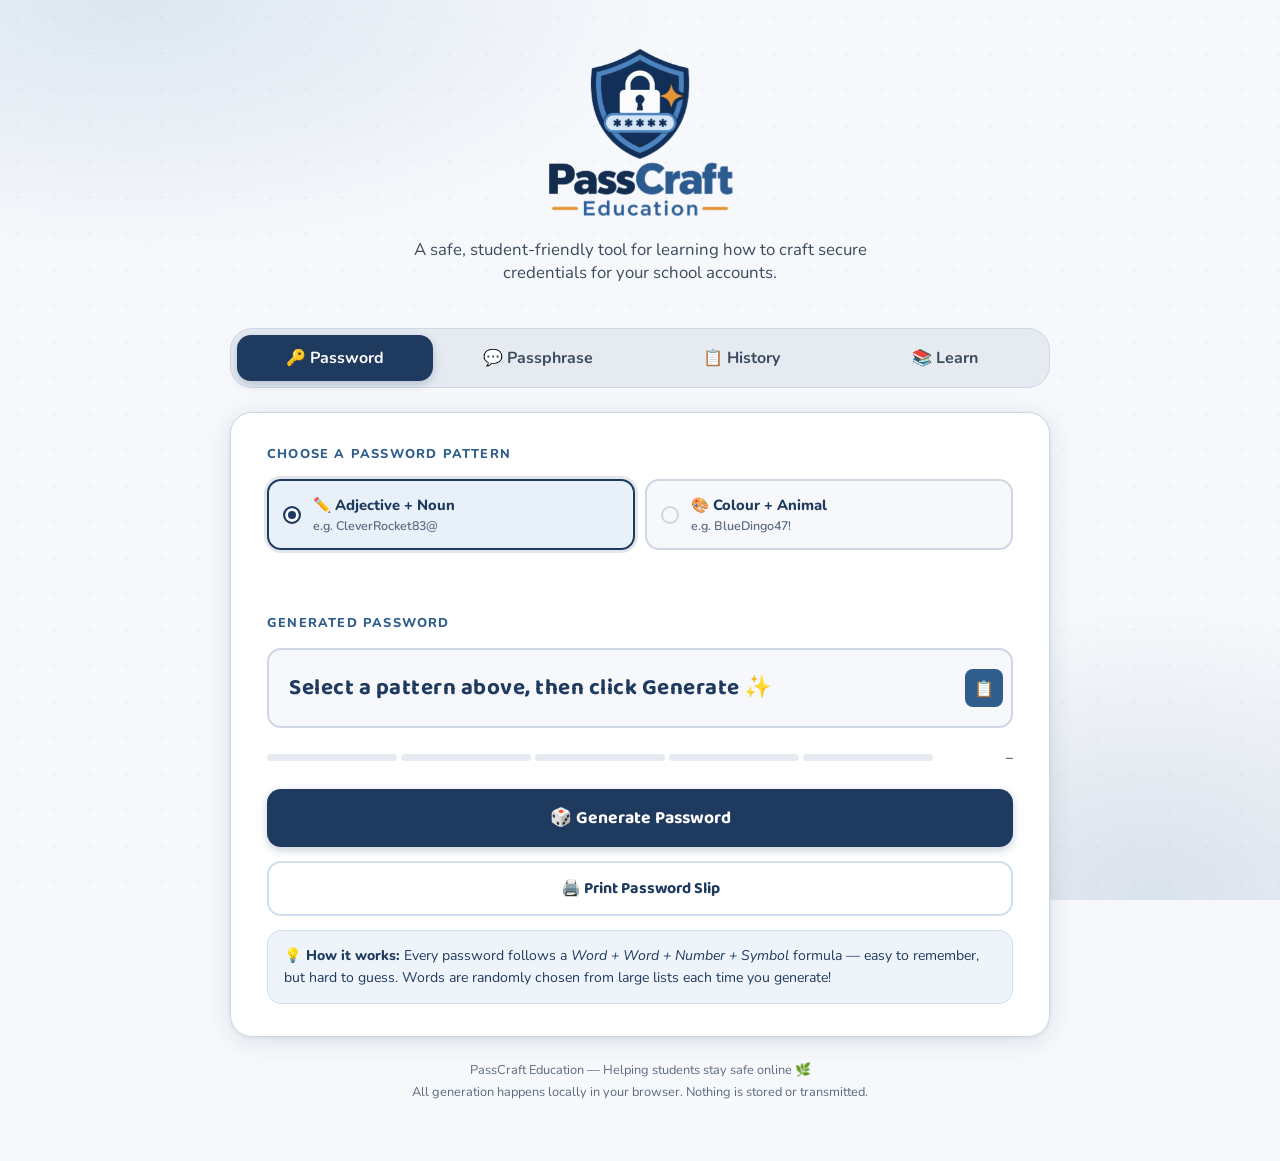
==== index.html @ d3de27d2 "Update index.html" ====
<!DOCTYPE html>
<html lang="en">
<head>
  <meta charset="UTF-8" />
  <meta name="viewport" content="width=device-width, initial-scale=1.0" />
  <meta name="theme-color" content="#1f3a5f" />
  <title>PassCraft Education – Strong Passwords for Students</title>

  <!-- Google Fonts -->
  <link rel="preconnect" href="https://fonts.googleapis.com" />
  <link rel="preconnect" href="https://fonts.gstatic.com" crossorigin />
  <link href="https://fonts.googleapis.com/css2?family=Nunito:wght@400;600;700;800;900&family=Baloo+2:wght@400;600;700;800&display=swap" rel="stylesheet" />

  <!-- PWA Manifest -->
  <link rel="manifest" href="manifest.json" />

  <!-- Favicons -->
  <link rel="icon" type="image/x-icon" href="assets/images/favicons/favicon.ico" />
  <link rel="icon" type="image/png" sizes="16x16" href="assets/images/favicons/favicon-16x16.png" />
  <link rel="icon" type="image/png" sizes="32x32" href="assets/images/favicons/favicon-32x32.png" />
  <link rel="apple-touch-icon" sizes="180x180" href="assets/images/favicons/apple-touch-icon.png" />
  <link rel="icon" type="image/png" sizes="192x192" href="assets/images/favicons/android-chrome-192x192.png" />
  <link rel="icon" type="image/png" sizes="512x512" href="assets/images/favicons/android-chrome-512x512.png" />

  <!-- Stylesheet -->
  <link rel="stylesheet" href="style.css" />
</head>
<body>

<div class="wrapper">

  <!-- ══ HEADER ══ -->
  <header>
    <img
      src="assets/images/passcraft-edu-logo.png"
      alt="PassCraft Education logo"
      class="logo-img"
    />
    <p>A safe, student-friendly tool for learning how to craft secure credentials for your school accounts.</p>
  </header>

  <!-- ══ TAB BAR ══ -->
  <div class="tab-bar" role="tablist">
    <button class="tab-btn active" onclick="switchTab('password', this)"    role="tab">🔑 Password</button>
    <button class="tab-btn"        onclick="switchTab('passphrase', this)"  role="tab">💬 Passphrase</button>
    <button class="tab-btn"        onclick="switchTab('history', this)"     role="tab">📋 History</button>
    <button class="tab-btn"        onclick="switchTab('learn', this)"       role="tab">📚 Learn</button>
  </div>

  <!-- ══ MAIN CARD ══ -->
  <div class="card">

    <!-- ══════════════════════════════════════
         PASSWORD PANEL
    ═══════════════════════════════════════ -->
    <div class="panel active" id="panel-password">

      <div class="section-label">Choose a Password Pattern</div>

      <!--
        Four pattern cards — one per required formula.
        Selecting a card picks the matching word banks.
        All patterns always append:  Number + Special Character
      -->
      <div class="pattern-grid">

        <!-- Pattern 1: Adjective + Noun + Number + Symbol -->
        <label class="pattern-card">
          <input type="radio" name="pw-pattern" value="adj-noun" />
          <div class="pattern-card-label">✏️ Adjective + Noun</div>
          <div class="pattern-card-desc">e.g. CleverRocket83@</div>
        </label>

        <!-- Pattern 2: Colour + Animal + Number + Symbol -->
        <label class="pattern-card">
          <input type="radio" name="pw-pattern" value="colour-animal" />
          <div class="pattern-card-label">🎨 Colour + Animal</div>
          <div class="pattern-card-desc">e.g. BlueDingo47!</div>
        </label>

      </div><!-- /pattern-grid -->

      <!-- Formula hint — filled dynamically by JS after generation -->
      <div class="formula-row" id="pw-pattern-hint"></div>

      <div class="section-label" style="margin-top: 20px;">Generated Password</div>

      <div class="output-wrap">
        <div class="output-box" id="pw-output">Select a pattern above, then click Generate ✨</div>
        <button class="copy-btn" onclick="copyText('pw-output')" title="Copy password">📋</button>
      </div>

      <!-- Strength meter -->
      <div class="strength-row">
        <div class="strength-bars">
          <div class="bar" id="bar1"></div>
          <div class="bar" id="bar2"></div>
          <div class="bar" id="bar3"></div>
          <div class="bar" id="bar4"></div>
          <div class="bar" id="bar5"></div>
        </div>
        <div class="strength-label" id="strength-label" style="color: var(--text-light)">–</div>
      </div>

      <button class="generate-btn" onclick="generatePassword()">
        🎲 Generate Password
      </button>

      <button class="print-btn" onclick="printPassword('pw-output')">
        🖨️ Print Password Slip
      </button>

      <div class="tip-box">
        <strong>💡 How it works:</strong> Every password follows a
        <em>Word + Word + Number + Symbol</em> formula — easy to remember, but hard to guess.
        Words are randomly chosen from large lists each time you generate!
      </div>

    </div><!-- /panel-password -->

    <!-- ══════════════════════════════════════
         PASSPHRASE PANEL
    ═══════════════════════════════════════ -->
    <div class="panel" id="panel-passphrase">

      <div class="section-label">Generated Passphrase</div>

      <div class="output-wrap">
        <div class="output-box" id="pp-output">Click Generate to start ✨</div>
        <button class="copy-btn" onclick="copyText('pp-output')" title="Copy passphrase">📋</button>
      </div>

      <!-- Strength meter -->
      <div class="strength-row">
        <div class="strength-bars">
          <div class="bar" id="pp-bar1"></div>
          <div class="bar" id="pp-bar2"></div>
          <div class="bar" id="pp-bar3"></div>
          <div class="bar" id="pp-bar4"></div>
          <div class="bar" id="pp-bar5"></div>
        </div>
        <div class="strength-label" id="pp-strength-label" style="color: var(--text-light)">–</div>
      </div>

      <!-- Number of words slider -->
      <div class="word-count-row control-group">
        <label>Number of Words</label>
        <div class="slider-row">
          <input type="range" id="pp-words" min="3" max="6" value="3"
                 oninput="document.getElementById('pp-word-val').textContent = this.value" />
          <span class="range-val" id="pp-word-val">3</span>
        </div>
      </div>

      <!-- Separator + extras -->
      <div class="controls-grid" style="margin-top: 6px;">
        <div class="control-group">
          <label>Separator Style</label>
          <div class="checkbox-group">
            <label class="check-item">
              <input type="radio" name="sep" id="sep-cap"  value="cap"  checked style="display:none" />
              <span class="check-box" id="sepbox-cap"></span> CapitalWords
            </label>
            <label class="check-item">
              <input type="radio" name="sep" id="sep-dash" value="dash" style="display:none" />
              <span class="check-box" id="sepbox-dash"></span> word-dash
            </label>
            <label class="check-item">
              <input type="radio" name="sep" id="sep-dot"  value="dot"  style="display:none" />
              <span class="check-box" id="sepbox-dot"></span> word.dot
            </label>
          </div>
        </div>

        <div class="control-group">
          <label>Add Extras</label>
          <div class="checkbox-group">
            <label class="check-item">
              <input type="checkbox" id="pp-num" checked />
              <span class="check-box">✓</span> Append number (e.g. 47)
            </label>
            <label class="check-item">
              <input type="checkbox" id="pp-sym" checked />
              <span class="check-box">✓</span> Append symbol (e.g. !)
            </label>
          </div>
        </div>
      </div>

      <button class="generate-btn" onclick="generatePassphrase()">
        🌿 Generate Passphrase
      </button>

      <button class="print-btn" onclick="printPassword('pp-output')">
        🖨️ Print Password Slip
      </button>

      <div class="tip-box">
        <strong>💡 Example:</strong> <em>CoralKoalaStorm83@</em> or <em>clever-mountain-falcon47!</em> —
        easy to picture, hard to guess! Passphrases chain random words from all categories.
      </div>

    </div><!-- /panel-passphrase -->

    <!-- ══════════════════════════════════════
         HISTORY PANEL
    ═══════════════════════════════════════ -->
    <div class="panel" id="panel-history">

      <div class="section-label">Recent Generations</div>

      <div class="history-list" id="history-list">
        <div class="empty-history">
          Nothing generated yet.<br>
          Head to <strong>Password</strong> or <strong>Passphrase</strong> to get started!
        </div>
      </div>

      <br>
      <button class="generate-btn" onclick="clearHistory()"
              style="background: var(--text-light); margin-bottom: 0;">
        🗑️ Clear History
      </button>

    </div><!-- /panel-history -->

    <!-- ══════════════════════════════════════
         LEARN PANEL
    ═══════════════════════════════════════ -->
    <div class="panel" id="panel-learn">

      <div class="section-label">Password Safety Tips</div>

      <div class="tips-grid">

        <div class="tip-card">
          <div class="tip-card-icon">🚫</div>
          <h3>Never Use These</h3>
          <p>These are the most commonly guessed passwords — avoid them completely!</p>
          <div class="bad-list">
            <span class="bad-tag">password</span>
            <span class="bad-tag">123456</span>
            <span class="bad-tag">qwerty</span>
            <span class="bad-tag">abc123</span>
            <span class="bad-tag">monkey</span>
            <span class="bad-tag">letmein</span>
            <span class="bad-tag">iloveyou</span>
            <span class="bad-tag">admin</span>
          </div>
        </div>

        <div class="tip-card">
          <div class="tip-card-icon">✅</div>
          <h3>Great Examples</h3>
          <p>Memorable, colourful, and secure — passwords and a passphrase to inspire you!</p>
          <div class="bad-list">
            <span class="good-tag">CleverRocket83@</span>
            <span class="good-tag">BlueDingo47!</span>
            <span class="good-tag">CoralFalcon29$</span>
          </div>
        </div>

        <div class="tip-card">
          <div class="tip-card-icon">🔁</div>
          <h3>Don't Reuse Passwords</h3>
          <p>If one account gets hacked and you reuse the same password, ALL your accounts are at risk. Use a unique password for each site or app.</p>
        </div>

        <div class="tip-card">
          <div class="tip-card-icon">🤫</div>
          <h3>Keep It Secret</h3>
          <p>Never share your password — not even with friends! Your teacher or school IT team will <em>never</em> ask for your password.</p>
        </div>

        <div class="tip-card">
          <div class="tip-card-icon">📏</div>
          <h3>Longer = Stronger</h3>
          <p>Every extra character makes your password exponentially harder to crack. PassCraft's patterns always produce passwords of <strong>12+ characters</strong>.</p>
        </div>

        <div class="tip-card">
          <div class="tip-card-icon">🎨</div>
          <h3>Make It Memorable</h3>
          <p>The <strong>Colour + Animal</strong> and <strong>Adjective + Noun</strong> patterns create a vivid mental image — like a picture in your head — that's easy to recall later!</p>
        </div>

      </div><!-- /tips-grid -->

      <div class="tip-box">
        <strong>🌐 Using PassCraft:</strong> This tool runs entirely in your browser —
        no passwords are stored, sent, or saved anywhere. It is completely private!
      </div>

    </div><!-- /panel-learn -->

  </div><!-- /card -->

  <!-- ══ FOOTER ══ -->
  <footer>
    <p>PassCraft Education &mdash; Helping students stay safe online 🌿</p>
    <p style="margin-top: 4px;">All generation happens locally in your browser. Nothing is stored or transmitted.</p>
  </footer>

<!-- ══ PRINT SLIP (hidden, print-only) ══ -->
<div id="print-slip" style="display:none;">
  <div style="
    font-family: 'Nunito', sans-serif;
    background: #fff;
    border: 2px solid #1f3a5f;
    border-radius: 14px;
    padding: 36px 44px;
    max-width: 460px;
    width: 100%;
    text-align: center;
    box-shadow: 0 4px 24px rgba(0,0,0,.1);
  ">
    <!-- Logo row -->
    <div style="display:flex;align-items:center;justify-content:center;gap:10px;margin-bottom:20px;">
      <div style="
        background:#1f3a5f;color:#fff;border-radius:50%;
        width:40px;height:40px;display:flex;align-items:center;
        justify-content:center;font-size:20px;flex-shrink:0;
      ">🔐</div>
      <div style="font-size:1.1rem;font-weight:800;color:#1f3a5f;letter-spacing:.3px;">
        PassCraft <span style="color:#6b9ac4;">Education</span>
      </div>
    </div>

    <hr style="border:none;border-top:1.5px solid #cfd7e3;margin-bottom:22px;" />

    <p style="font-size:.85rem;font-weight:700;color:#5c6b80;letter-spacing:1px;text-transform:uppercase;margin-bottom:10px;">
      Password Change Notice
    </p>

    <p style="font-size:1rem;color:#3c4b5e;line-height:1.65;margin-bottom:20px;">
      Your password has been changed to:
    </p>

    <div style="
      background:#eef4fa;
      border:2px dashed #6b9ac4;
      border-radius:10px;
      padding:16px 20px;
      font-family:'Baloo 2',sans-serif;
      font-size:1.45rem;
      font-weight:800;
      color:#1f3a5f;
      letter-spacing:.5px;
      word-break:break-all;
      margin-bottom:22px;
    " id="print-pw-display"></div>

    <p style="font-size:.82rem;color:#5c6b80;line-height:1.6;margin-bottom:18px;">
      Keep this slip somewhere safe and secret.<br>
      <strong style="color:#1f3a5f;">Do not share your password</strong> with anyone,<br>
      including teachers or friends.
    </p>

    <hr style="border:none;border-top:1.5px solid #cfd7e3;margin-bottom:14px;" />

    <p style="font-size:.75rem;color:#aaa;margin:0;">
      Generated by PassCraft Education &mdash; <span id="print-date"></span>
    </p>
  </div>
</div>

</div><!-- /wrapper -->

<!-- Toast notification -->
<div class="toast" id="toast">Copied to clipboard! ✓</div>

<!-- Main script -->
<script src="script.js"></script>

</body>
</html>
---- style.css ----
/* ═══════════════════════════════════════════════
   PASSCRAFT EDUCATION — Stylesheet
   style.css
═══════════════════════════════════════════════ */

/* ── DESIGN TOKENS ── */
:root {
  --green-dark:   #1f3a5f;
  --green-mid:    #2f5d8c;
  --green-light:  #6b9ac4;
  --green-pale:   #cfe0f1;
  --cream:        #f6f8fb;
  --cream-dark:   #e6ebf2;
  --cream-border: #cfd7e3;
  --amber:        #e8a33d;
  --amber-dark:   #b67d1e;
  --text-dark:    #16202c;
  --text-mid:     #3c4b5e;
  --text-light:   #5c6b80;
  --red:          #c0392b;
  --red-light:    #fadbd8;

  --radius-sm: 8px;
  --radius-md: 14px;
  --radius-lg: 22px;
  --shadow-card: 0 4px 24px rgba(31,58,95,.12), 0 1px 4px rgba(31,58,95,.08);
  --shadow-btn:  0 3px 10px rgba(31,58,95,.25);
}

*, *::before, *::after { box-sizing: border-box; margin: 0; padding: 0; }

body {
  font-family: 'Nunito', sans-serif;
  background: var(--cream);
  color: var(--text-dark);
  min-height: 100vh;
  overflow-x: hidden;
}

/* ── BACKGROUND DECORATION ── */
body::before {
  content: '';
  position: fixed;
  inset: 0;
  background:
    radial-gradient(ellipse 60% 40% at 10% 0%, rgba(107,154,196,.18) 0%, transparent 70%),
    radial-gradient(ellipse 50% 50% at 90% 100%, rgba(47,93,140,.14) 0%, transparent 65%);
  pointer-events: none;
  z-index: 0;
}

/* Leaf / dot pattern */
body::after {
  content: '';
  position: fixed;
  inset: 0;
  background-image:
    radial-gradient(circle, rgba(31,58,95,.06) 1.5px, transparent 1.5px);
  background-size: 36px 36px;
  pointer-events: none;
  z-index: 0;
}

.wrapper {
  position: relative;
  z-index: 1;
  max-width: 860px;
  margin: 0 auto;
  padding: 0 20px 60px;
}

/* ── HEADER ── */
header {
  text-align: center;
  padding: 32px 0 16px;
}

.logo-img {
  width: 200px;
  height: 200px;
  object-fit: contain;
  margin-bottom: 0;
  display: block;
  margin-inline: auto;
  animation: slideDown .6s cubic-bezier(.34,1.56,.64,1) both;
}

header p {
  margin-top: 6px;
  margin-bottom: 0;
  font-size: 1.05rem;
  color: var(--text-mid);
  max-width: 520px;
  margin-inline: auto;
  animation: slideDown .7s .2s cubic-bezier(.34,1.56,.64,1) both;
}

header h1 {
  font-family: 'Baloo 2', sans-serif;
  font-size: clamp(2rem, 5vw, 3rem);
  font-weight: 800;
  color: var(--green-dark);
  line-height: 1.15;
  animation: slideDown .7s .1s cubic-bezier(.34,1.56,.64,1) both;
}

header h1 em {
  font-style: normal;
  color: var(--amber-dark);
}



/* ── TABS ── */
.tab-bar {
  display: flex;
  gap: 8px;
  background: var(--cream-dark);
  border: 1.5px solid var(--cream-border);
  border-radius: var(--radius-lg);
  padding: 6px;
  margin: 28px 0 24px;
  animation: fadeIn .6s .3s both;
}

.tab-btn {
  flex: 1;
  padding: 12px 16px;
  border: none;
  border-radius: var(--radius-md);
  font-family: 'Nunito', sans-serif;
  font-size: 1rem;
  font-weight: 700;
  cursor: pointer;
  transition: all .25s ease;
  background: transparent;
  color: var(--text-mid);
  display: flex;
  align-items: center;
  justify-content: center;
  gap: 7px;
}

.tab-btn.active {
  background: var(--green-dark);
  color: #fff;
  box-shadow: var(--shadow-btn);
}

.tab-btn:not(.active):hover {
  background: var(--cream);
  color: var(--green-dark);
}

/* ── CARD ── */
.card {
  background: #fff;
  border: 1.5px solid var(--cream-border);
  border-radius: var(--radius-lg);
  padding: 32px 36px;
  box-shadow: var(--shadow-card);
  animation: fadeUp .5s .35s both;
}

@media (max-width: 520px) { .card { padding: 22px 18px; } }

.section-label {
  font-size: .8rem;
  font-weight: 800;
  letter-spacing: 1.2px;
  text-transform: uppercase;
  color: var(--green-mid);
  margin-bottom: 16px;
}

/* ── OUTPUT BOX ── */
.output-wrap {
  position: relative;
  margin-bottom: 20px;
}

.output-box {
  background: var(--cream);
  border: 2px solid var(--cream-border);
  border-radius: var(--radius-md);
  padding: 20px 56px 20px 20px;
  font-family: 'Baloo 2', sans-serif;
  font-size: clamp(1.1rem, 3vw, 1.4rem);
  font-weight: 700;
  color: var(--green-dark);
  word-break: break-all;
  min-height: 72px;
  display: flex;
  align-items: center;
  transition: border-color .2s;
  letter-spacing: .5px;
}

.output-box.pulse {
  animation: pulse .4s ease;
}

.copy-btn {
  position: absolute;
  right: 10px;
  top: 50%;
  transform: translateY(-50%);
  background: var(--green-mid);
  color: #fff;
  border: none;
  border-radius: var(--radius-sm);
  width: 38px; height: 38px;
  display: flex; align-items: center; justify-content: center;
  font-size: 1rem;
  cursor: pointer;
  transition: background .2s, transform .15s;
}

.copy-btn:hover { background: var(--green-dark); }
.copy-btn:active { transform: translateY(-50%) scale(.9); }

/* ── STRENGTH METER ── */
.strength-row {
  display: flex;
  align-items: center;
  gap: 10px;
  margin-bottom: 22px;
}

.strength-bars {
  display: flex;
  gap: 4px;
  flex: 1;
}

.bar {
  height: 7px;
  flex: 1;
  border-radius: 99px;
  background: var(--cream-dark);
  transition: background .4s ease;
}

.strength-label {
  font-size: .85rem;
  font-weight: 800;
  min-width: 70px;
  text-align: right;
}

/* ── CONTROLS ── */
.controls-grid {
  display: grid;
  grid-template-columns: 1fr 1fr;
  gap: 14px;
  margin-bottom: 22px;
}

@media (max-width: 480px) { .controls-grid { grid-template-columns: 1fr; } }

.control-group label {
  display: block;
  font-size: .85rem;
  font-weight: 700;
  color: var(--text-mid);
  margin-bottom: 6px;
}

.slider-row {
  display: flex;
  align-items: center;
  gap: 10px;
}

input[type=range] {
  -webkit-appearance: none;
  flex: 1;
  height: 6px;
  border-radius: 99px;
  background: var(--cream-dark);
  outline: none;
  cursor: pointer;
}

input[type=range]::-webkit-slider-thumb {
  -webkit-appearance: none;
  width: 20px; height: 20px;
  border-radius: 50%;
  background: var(--green-dark);
  box-shadow: 0 2px 6px rgba(31,58,95,.4);
  cursor: pointer;
  transition: transform .15s;
}

input[type=range]::-webkit-slider-thumb:hover { transform: scale(1.2); }

.range-val {
  font-weight: 800;
  color: var(--green-dark);
  min-width: 28px;
  text-align: center;
}

/* ── CHECKBOXES ── */
.checkbox-group {
  display: flex;
  flex-direction: column;
  gap: 8px;
}

.check-item {
  display: flex;
  align-items: center;
  gap: 9px;
  cursor: pointer;
  font-size: .92rem;
  font-weight: 600;
  color: var(--text-mid);
  user-select: none;
}

.check-item input[type=checkbox] { display: none; }

.check-box {
  width: 20px; height: 20px;
  border: 2px solid var(--cream-border);
  border-radius: 5px;
  background: var(--cream);
  display: flex; align-items: center; justify-content: center;
  font-size: .75rem;
  transition: all .2s;
  flex-shrink: 0;
}

.check-item input:checked + .check-box {
  background: var(--green-dark);
  border-color: var(--green-dark);
  color: #fff;
}

/* ── GENERATE BUTTON ── */
.generate-btn {
  width: 100%;
  padding: 15px;
  background: var(--green-dark);
  color: #fff;
  border: none;
  border-radius: var(--radius-md);
  font-family: 'Baloo 2', sans-serif;
  font-size: 1.1rem;
  font-weight: 700;
  cursor: pointer;
  display: flex;
  align-items: center;
  justify-content: center;
  gap: 9px;
  box-shadow: var(--shadow-btn);
  transition: background .2s, transform .15s, box-shadow .2s;
  margin-bottom: 14px;
}

.generate-btn:hover {
  background: var(--green-mid);
  transform: translateY(-2px);
  box-shadow: 0 6px 18px rgba(31,58,95,.3);
}

.generate-btn:active { transform: translateY(0); }

/* ── TIP BOX ── */
.tip-box {
  background: #eef4fa;
  border: 1.5px solid var(--green-pale);
  border-radius: var(--radius-md);
  padding: 14px 16px;
  font-size: .88rem;
  color: var(--green-dark);
  line-height: 1.55;
}

.tip-box strong { font-weight: 800; }

/* ── PASSPHRASE EXTRA ── */
.word-count-row {
  margin-bottom: 14px;
}

/* ── HISTORY SECTION ── */
.history-list {
  display: flex;
  flex-direction: column;
  gap: 10px;
  margin-top: 6px;
}

.history-item {
  display: flex;
  align-items: center;
  gap: 10px;
  background: var(--cream);
  border: 1.5px solid var(--cream-border);
  border-radius: var(--radius-sm);
  padding: 10px 14px;
  animation: fadeUp .3s ease both;
}

.history-item-inner {
  flex: 1;
  display: flex;
  flex-direction: column;
  gap: 2px;
  min-width: 0;
}

.history-label {
  font-size: .72rem;
  font-weight: 800;
  letter-spacing: .8px;
  text-transform: uppercase;
  color: var(--text-light);
}

.history-pw {
  font-family: 'Baloo 2', sans-serif;
  font-weight: 700;
  font-size: .95rem;
  color: var(--green-dark);
  word-break: break-all;
}

.history-copy,
.history-print {
  background: transparent;
  border: 1.5px solid var(--cream-border);
  border-radius: var(--radius-sm);
  padding: 4px 10px;
  font-size: .78rem;
  font-weight: 700;
  color: var(--text-mid);
  cursor: pointer;
  transition: all .2s;
  flex-shrink: 0;
}

.history-copy:hover,
.history-print:hover {
  background: var(--green-dark);
  color: #fff;
  border-color: var(--green-dark);
}

.history-print {
  font-size: .92rem;
  line-height: 1;
  padding: 4px 9px;
}

.empty-history {
  text-align: center;
  color: var(--text-light);
  font-size: .9rem;
  padding: 24px 0;
}

/* ── TIPS PANEL (LEARN TAB) ── */
.tips-grid {
  display: grid;
  grid-template-columns: 1fr 1fr;
  gap: 14px;
  margin-bottom: 14px;
}

@media (max-width: 560px) { .tips-grid { grid-template-columns: 1fr; } }

.tip-card {
  background: var(--cream);
  border: 1.5px solid var(--cream-border);
  border-radius: var(--radius-md);
  padding: 18px;
}

.tip-card-icon {
  font-size: 1.8rem;
  margin-bottom: 8px;
}

.tip-card h3 {
  font-size: .97rem;
  font-weight: 800;
  color: var(--green-dark);
  margin-bottom: 5px;
}

.tip-card p {
  font-size: .84rem;
  color: var(--text-mid);
  line-height: 1.55;
}

.bad-list {
  display: flex;
  flex-wrap: wrap;
  gap: 8px;
  margin: 10px 0 0;
}

.bad-tag {
  background: var(--red-light);
  color: var(--red);
  border-radius: 99px;
  padding: 3px 12px;
  font-size: .82rem;
  font-weight: 700;
}

.good-tag {
  background: #e3edf8;
  color: var(--green-dark);
  border-radius: 99px;
  padding: 3px 12px;
  font-size: .82rem;
  font-weight: 700;
}

/* ── TOAST ── */
.toast {
  position: fixed;
  bottom: 28px;
  left: 50%;
  transform: translateX(-50%) translateY(80px);
  background: var(--green-dark);
  color: #fff;
  padding: 11px 22px;
  border-radius: 99px;
  font-weight: 700;
  font-size: .92rem;
  box-shadow: 0 6px 22px rgba(0,0,0,.2);
  pointer-events: none;
  transition: transform .35s cubic-bezier(.34,1.56,.64,1), opacity .35s;
  opacity: 0;
  z-index: 999;
}

.toast.show {
  transform: translateX(-50%) translateY(0);
  opacity: 1;
}

/* ── ANIMATIONS ── */
@keyframes slideDown {
  from { opacity: 0; transform: translateY(-22px); }
  to   { opacity: 1; transform: translateY(0); }
}

@keyframes fadeUp {
  from { opacity: 0; transform: translateY(16px); }
  to   { opacity: 1; transform: translateY(0); }
}

@keyframes fadeIn {
  from { opacity: 0; }
  to   { opacity: 1; }
}

@keyframes pulse {
  0%   { transform: scale(1); }
  40%  { transform: scale(1.015); }
  100% { transform: scale(1); }
}

/* ── FOOTER ── */
footer {
  text-align: center;
  padding: 24px 0 0;
  font-size: .8rem;
  color: var(--text-light);
}

footer a { color: var(--green-mid); text-decoration: none; font-weight: 700; }

/* ── PRINT BUTTON ── */
.print-btn {
  width: 100%;
  padding: 13px;
  background: transparent;
  color: var(--green-dark);
  border: 2px solid var(--green-pale);
  border-radius: var(--radius-md);
  font-family: 'Baloo 2', sans-serif;
  font-size: 1rem;
  font-weight: 700;
  cursor: pointer;
  display: flex;
  align-items: center;
  justify-content: center;
  gap: 9px;
  transition: background .2s, border-color .2s, transform .15s;
  margin-bottom: 14px;
}

.print-btn:hover {
  background: #e8f0f9;
  border-color: var(--green-mid);
  transform: translateY(-1px);
}

.print-btn:active { transform: translateY(0); }

/* ── PRINT LAYOUT ── */
@media print {
  body * { visibility: hidden !important; }
  #print-slip, #print-slip * { visibility: visible !important; }
  #print-slip {
    position: fixed !important;
    inset: 0 !important;
    display: flex !important;
    align-items: center !important;
    justify-content: center !important;
    background: #fff !important;
  }
}

/* ── HIDDEN PANEL ── */
.panel { display: none; }
.panel.active { display: block; }

/* ─────────────────────────────────────────────
   PASSWORD PATTERN CARDS
───────────────────────────────────────────── */

.pattern-grid {
  display: grid;
  grid-template-columns: 1fr 1fr;
  gap: 10px;
  margin-bottom: 22px;
}

.pattern-card {
  position: relative;
  background: var(--cream);
  border: 2px solid var(--cream-border);
  border-radius: var(--radius-md);
  padding: 14px 14px 14px 44px;
  cursor: pointer;
  transition: border-color .2s, background .2s, box-shadow .2s;
  user-select: none;
}

.pattern-card:hover {
  border-color: var(--green-light);
  background: #f2f7fc;
}

.pattern-card.selected {
  border-color: var(--green-dark);
  background: #e8f0f9;
  box-shadow: 0 0 0 3px rgba(31,58,95,.12);
}

.pattern-card input[type=radio] {
  display: none;
}

/* Custom radio dot */
.pattern-card::before {
  content: '';
  position: absolute;
  left: 14px;
  top: 50%;
  transform: translateY(-50%);
  width: 18px;
  height: 18px;
  border: 2px solid var(--cream-border);
  border-radius: 50%;
  background: var(--cream);
  transition: border-color .2s, background .2s;
}

.pattern-card.selected::before {
  border-color: var(--green-dark);
  background: var(--green-dark);
  box-shadow: inset 0 0 0 3px var(--cream);
}

.pattern-card-label {
  font-size: .92rem;
  font-weight: 800;
  color: var(--green-dark);
  margin-bottom: 2px;
}

.pattern-card-desc {
  font-size: .78rem;
  color: var(--text-light);
  font-weight: 600;
}

/* ── Formula hint row ── */
.formula-row {
  display: flex;
  align-items: center;
  flex-wrap: wrap;
  gap: 4px;
  margin: -6px 0 18px;
  min-height: 28px;
}

.formula-part {
  background: var(--green-pale);
  color: var(--green-dark);
  border-radius: 99px;
  padding: 2px 10px;
  font-size: .78rem;
  font-weight: 800;
}

.formula-sep {
  color: var(--text-light);
  font-size: .85rem;
  font-weight: 700;
  padding: 0 1px;
}
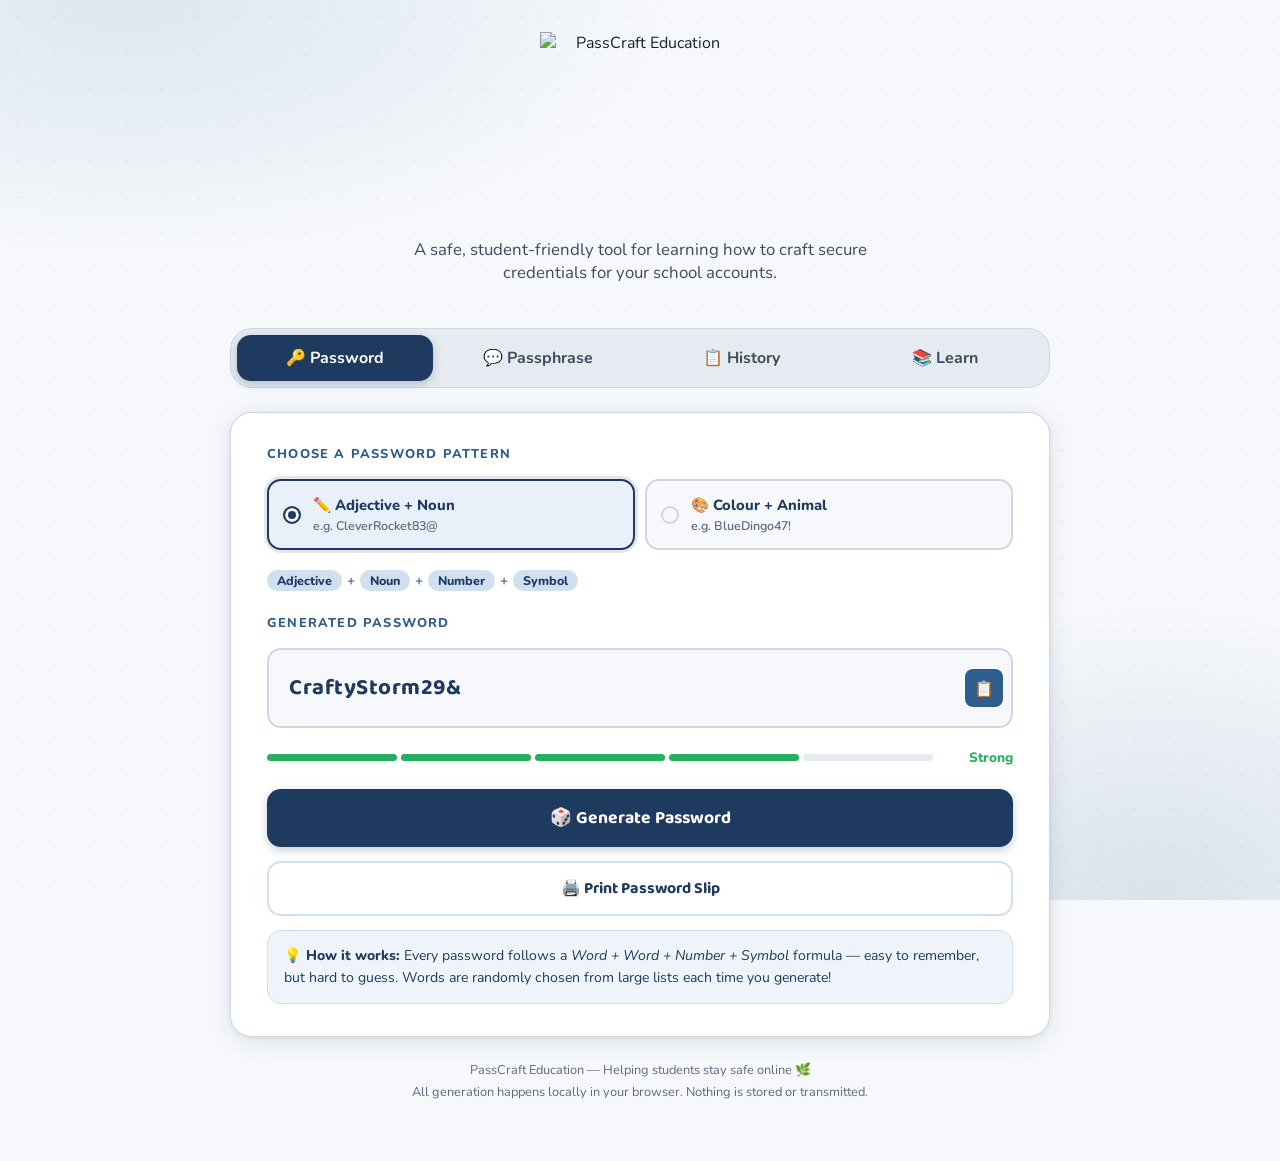
==== commit 0d5ad2af: "Update index.html" ====
--- a/index.html
+++ b/index.html
@@ -15,12 +15,12 @@
   <link rel="manifest" href="manifest.json" />
 
   <!-- Favicons -->
-  <link rel="icon" type="image/x-icon" href="assets/images/favicons/favicon.ico" />
-  <link rel="icon" type="image/png" sizes="16x16" href="assets/images/favicons/favicon-16x16.png" />
-  <link rel="icon" type="image/png" sizes="32x32" href="assets/images/favicons/favicon-32x32.png" />
-  <link rel="apple-touch-icon" sizes="180x180" href="assets/images/favicons/apple-touch-icon.png" />
-  <link rel="icon" type="image/png" sizes="192x192" href="assets/images/favicons/android-chrome-192x192.png" />
-  <link rel="icon" type="image/png" sizes="512x512" href="assets/images/favicons/android-chrome-512x512.png" />
+  <link rel="icon" type="image/x-icon" href="images/favicons/favicon.ico" />
+  <link rel="icon" type="image/png" sizes="16x16" href="images/favicons/favicon-16x16.png" />
+  <link rel="icon" type="image/png" sizes="32x32" href="images/favicons/favicon-32x32.png" />
+  <link rel="apple-touch-icon" sizes="180x180" href="images/favicons/apple-touch-icon.png" />
+  <link rel="icon" type="image/png" sizes="192x192" href="images/favicons/android-chrome-192x192.png" />
+  <link rel="icon" type="image/png" sizes="512x512" href="images/favicons/android-chrome-512x512.png" />
 
   <!-- Stylesheet -->
   <link rel="stylesheet" href="style.css" />
@@ -32,8 +32,8 @@
   <!-- ══ HEADER ══ -->
   <header>
     <img
-      src="assets/images/passcraft-edu-logo.png"
-      alt="PassCraft Education logo"
+      src="images/passcraft-logo.png"
+      alt="PassCraft Education"
       class="logo-img"
     />
     <p>A safe, student-friendly tool for learning how to craft secure credentials for your school accounts.</p>
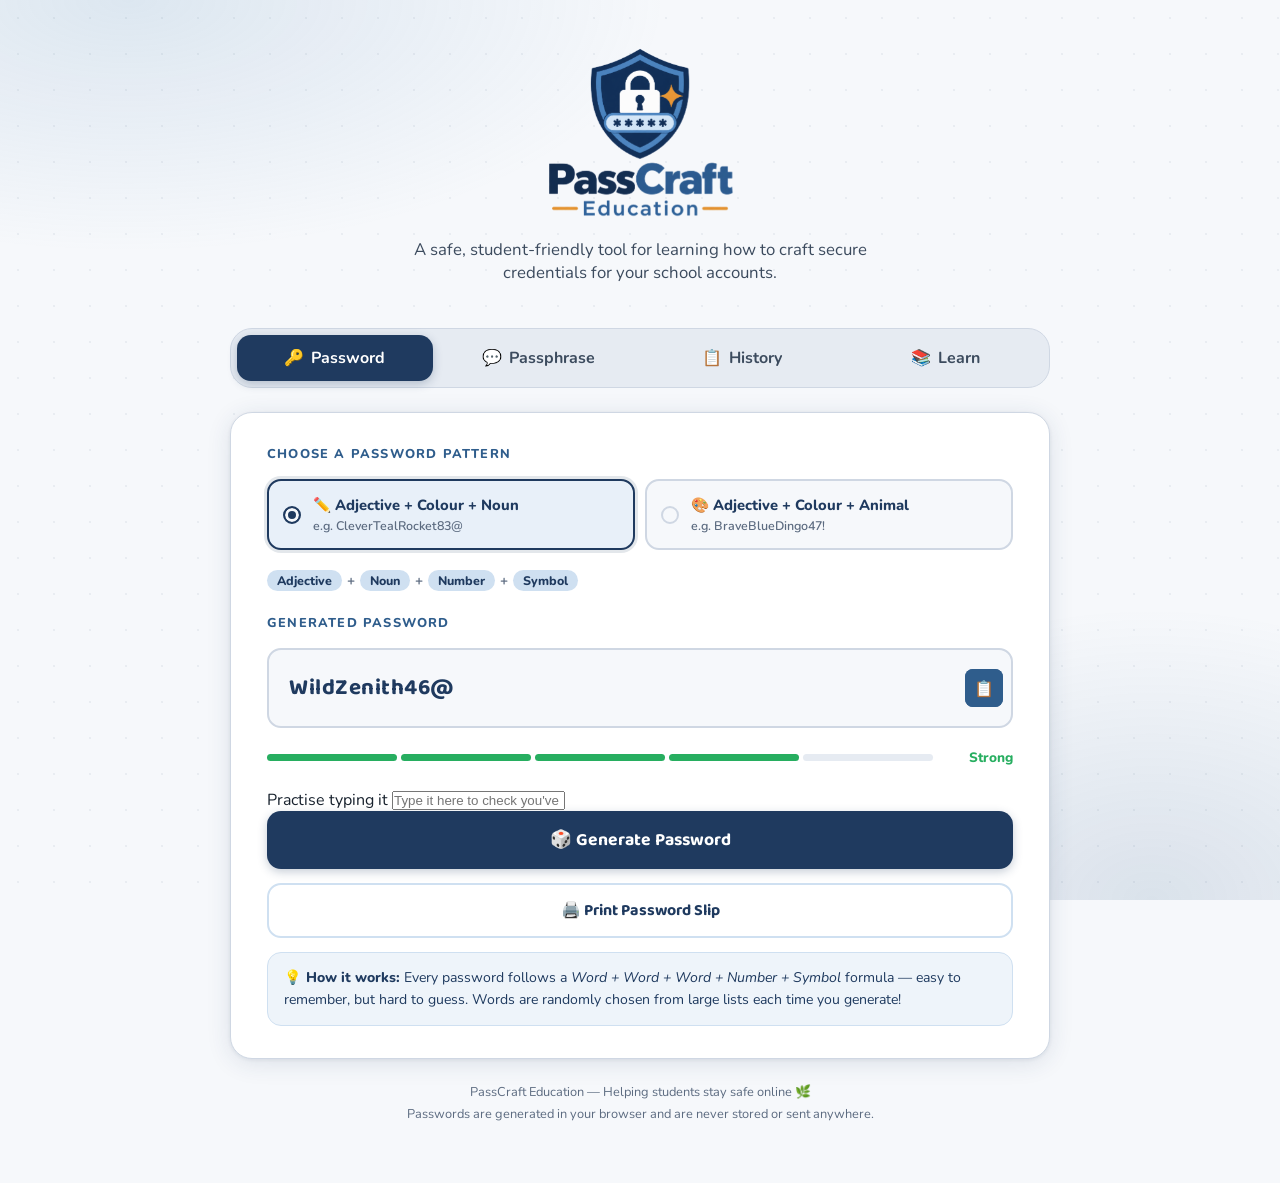
==== commit c7b09d1e: "Update index.html" ====
--- a/index.html
+++ b/index.html
@@ -4,6 +4,7 @@
   <meta charset="UTF-8" />
   <meta name="viewport" content="width=device-width, initial-scale=1.0" />
   <meta name="theme-color" content="#1f3a5f" />
+  <meta name="description" content="A student-friendly tool for creating strong, memorable passwords and passphrases. Everything runs in your browser." />
   <title>PassCraft Education – Strong Passwords for Students</title>
 
   <!-- Google Fonts -->
@@ -41,19 +42,19 @@
 
   <!-- ══ TAB BAR ══ -->
   <div class="tab-bar" role="tablist">
-    <button class="tab-btn active" onclick="switchTab('password', this)"    role="tab">🔑 Password</button>
-    <button class="tab-btn"        onclick="switchTab('passphrase', this)"  role="tab">💬 Passphrase</button>
-    <button class="tab-btn"        onclick="switchTab('history', this)"     role="tab">📋 History</button>
-    <button class="tab-btn"        onclick="switchTab('learn', this)"       role="tab">📚 Learn</button>
+    <button class="tab-btn active" id="tab-password" role="tab" aria-selected="true" aria-controls="panel-password" tabindex="0" onclick="switchTab('password', this)"><span aria-hidden="true">🔑</span><span class="tab-label">Password</span></button>
+    <button class="tab-btn" id="tab-passphrase" role="tab" aria-selected="false" aria-controls="panel-passphrase" tabindex="-1" onclick="switchTab('passphrase', this)"><span aria-hidden="true">💬</span><span class="tab-label">Passphrase</span></button>
+    <button class="tab-btn" id="tab-history" role="tab" aria-selected="false" aria-controls="panel-history" tabindex="-1" onclick="switchTab('history', this)"><span aria-hidden="true">📋</span><span class="tab-label">History</span></button>
+    <button class="tab-btn" id="tab-learn" role="tab" aria-selected="false" aria-controls="panel-learn" tabindex="-1" onclick="switchTab('learn', this)"><span aria-hidden="true">📚</span><span class="tab-label">Learn</span></button>
   </div>
 
   <!-- ══ MAIN CARD ══ -->
-  <div class="card">
+  <main class="card" id="main">
 
     <!-- ══════════════════════════════════════
          PASSWORD PANEL
     ═══════════════════════════════════════ -->
-    <div class="panel active" id="panel-password">
+    <div class="panel active" id="panel-password" role="tabpanel" aria-labelledby="tab-password">
 
       <div class="section-label">Choose a Password Pattern</div>
 
@@ -62,20 +63,20 @@
         Selecting a card picks the matching word banks.
         All patterns always append:  Number + Special Character
       -->
-      <div class="pattern-grid">
+      <div class="pattern-grid" role="radiogroup" aria-label="Password pattern">
 
         <!-- Pattern 1: Adjective + Noun + Number + Symbol -->
         <label class="pattern-card">
           <input type="radio" name="pw-pattern" value="adj-noun" />
-          <div class="pattern-card-label">✏️ Adjective + Noun</div>
-          <div class="pattern-card-desc">e.g. CleverRocket83@</div>
+          <div class="pattern-card-label">✏️ Adjective + Colour + Noun</div>
+          <div class="pattern-card-desc">e.g. CleverTealRocket83@</div>
         </label>
 
         <!-- Pattern 2: Colour + Animal + Number + Symbol -->
         <label class="pattern-card">
           <input type="radio" name="pw-pattern" value="colour-animal" />
-          <div class="pattern-card-label">🎨 Colour + Animal</div>
-          <div class="pattern-card-desc">e.g. BlueDingo47!</div>
+          <div class="pattern-card-label">🎨 Adjective + Colour + Animal</div>
+          <div class="pattern-card-desc">e.g. BraveBlueDingo47!</div>
         </label>
 
       </div><!-- /pattern-grid -->
@@ -86,20 +87,27 @@
       <div class="section-label" style="margin-top: 20px;">Generated Password</div>
 
       <div class="output-wrap">
-        <div class="output-box" id="pw-output">Select a pattern above, then click Generate ✨</div>
-        <button class="copy-btn" onclick="copyText('pw-output')" title="Copy password">📋</button>
+        <div class="output-box" id="pw-output" aria-live="polite">Select a pattern above, then click Generate ✨</div>
+        <button class="copy-btn mask-btn" onclick="toggleMask('pw-output', this)" aria-pressed="false" aria-label="Hide password" title="Hide or show">👁️</button>
+        <button class="copy-btn" onclick="copyText('pw-output')" aria-label="Copy password" title="Copy password">📋</button>
       </div>
 
       <!-- Strength meter -->
       <div class="strength-row">
-        <div class="strength-bars">
+        <div class="strength-bars" aria-hidden="true">
           <div class="bar" id="bar1"></div>
           <div class="bar" id="bar2"></div>
           <div class="bar" id="bar3"></div>
           <div class="bar" id="bar4"></div>
           <div class="bar" id="bar5"></div>
         </div>
-        <div class="strength-label" id="strength-label" style="color: var(--text-light)">–</div>
+        <div class="strength-label" id="strength-label" aria-live="polite" style="color: var(--text-light)">–</div>
+      </div>
+      <div class="strength-note" id="strength-note"></div>
+      <div class="practice">
+        <label for="pw-practice">Practise typing it</label>
+        <input type="text" id="pw-practice" class="practice-input" autocomplete="off" autocapitalize="off" autocorrect="off" spellcheck="false" placeholder="Type it here to check you've got it" />
+        <div class="practice-msg" id="pw-practice-msg" aria-live="polite"></div>
       </div>
 
       <button class="generate-btn" onclick="generatePassword()">
@@ -112,7 +120,7 @@
 
       <div class="tip-box">
         <strong>💡 How it works:</strong> Every password follows a
-        <em>Word + Word + Number + Symbol</em> formula — easy to remember, but hard to guess.
+        <em>Word + Word + Word + Number + Symbol</em> formula — easy to remember, but hard to guess.
         Words are randomly chosen from large lists each time you generate!
       </div>
 
@@ -121,34 +129,41 @@
     <!-- ══════════════════════════════════════
          PASSPHRASE PANEL
     ═══════════════════════════════════════ -->
-    <div class="panel" id="panel-passphrase">
+    <div class="panel" id="panel-passphrase" role="tabpanel" aria-labelledby="tab-passphrase">
 
       <div class="section-label">Generated Passphrase</div>
 
       <div class="output-wrap">
-        <div class="output-box" id="pp-output">Click Generate to start ✨</div>
-        <button class="copy-btn" onclick="copyText('pp-output')" title="Copy passphrase">📋</button>
+        <div class="output-box" id="pp-output" aria-live="polite">Click Generate to start ✨</div>
+        <button class="copy-btn mask-btn" onclick="toggleMask('pp-output', this)" aria-pressed="false" aria-label="Hide passphrase" title="Hide or show">👁️</button>
+        <button class="copy-btn" onclick="copyText('pp-output')" aria-label="Copy passphrase" title="Copy passphrase">📋</button>
       </div>
 
       <!-- Strength meter -->
       <div class="strength-row">
-        <div class="strength-bars">
+        <div class="strength-bars" aria-hidden="true">
           <div class="bar" id="pp-bar1"></div>
           <div class="bar" id="pp-bar2"></div>
           <div class="bar" id="pp-bar3"></div>
           <div class="bar" id="pp-bar4"></div>
           <div class="bar" id="pp-bar5"></div>
         </div>
-        <div class="strength-label" id="pp-strength-label" style="color: var(--text-light)">–</div>
+        <div class="strength-label" id="pp-strength-label" aria-live="polite" style="color: var(--text-light)">–</div>
+      </div>
+      <div class="strength-note" id="pp-strength-note"></div>
+      <div class="practice">
+        <label for="pp-practice">Practise typing it</label>
+        <input type="text" id="pp-practice" class="practice-input" autocomplete="off" autocapitalize="off" autocorrect="off" spellcheck="false" placeholder="Type it here to check you've got it" />
+        <div class="practice-msg" id="pp-practice-msg" aria-live="polite"></div>
       </div>
 
       <!-- Number of words slider -->
       <div class="word-count-row control-group">
-        <label>Number of Words</label>
+        <label for="pp-words">Number of words</label>
         <div class="slider-row">
-          <input type="range" id="pp-words" min="3" max="6" value="3"
+          <input type="range" id="pp-words" min="4" max="7" value="4"
                  oninput="document.getElementById('pp-word-val').textContent = this.value" />
-          <span class="range-val" id="pp-word-val">3</span>
+          <span class="range-val" id="pp-word-val">4</span>
         </div>
       </div>
 
@@ -158,15 +173,15 @@
           <label>Separator Style</label>
           <div class="checkbox-group">
             <label class="check-item">
-              <input type="radio" name="sep" id="sep-cap"  value="cap"  checked style="display:none" />
+              <input type="radio" name="sep" id="sep-cap"  value="cap"  checked />
               <span class="check-box" id="sepbox-cap"></span> CapitalWords
             </label>
             <label class="check-item">
-              <input type="radio" name="sep" id="sep-dash" value="dash" style="display:none" />
+              <input type="radio" name="sep" id="sep-dash" value="dash" />
               <span class="check-box" id="sepbox-dash"></span> word-dash
             </label>
             <label class="check-item">
-              <input type="radio" name="sep" id="sep-dot"  value="dot"  style="display:none" />
+              <input type="radio" name="sep" id="sep-dot"  value="dot"  />
               <span class="check-box" id="sepbox-dot"></span> word.dot
             </label>
           </div>
@@ -197,7 +212,7 @@
 
       <div class="tip-box">
         <strong>💡 Example:</strong> <em>CoralKoalaStorm83@</em> or <em>clever-mountain-falcon47!</em> —
-        easy to picture, hard to guess! Passphrases chain random words from all categories.
+        easy to picture, hard to guess! Passphrases chain random words from all categories. Use 5 or more words for important accounts like email.
       </div>
 
     </div><!-- /panel-passphrase -->
@@ -205,7 +220,7 @@
     <!-- ══════════════════════════════════════
          HISTORY PANEL
     ═══════════════════════════════════════ -->
-    <div class="panel" id="panel-history">
+    <div class="panel" id="panel-history" role="tabpanel" aria-labelledby="tab-history">
 
       <div class="section-label">Recent Generations</div>
 
@@ -227,7 +242,7 @@
     <!-- ══════════════════════════════════════
          LEARN PANEL
     ═══════════════════════════════════════ -->
-    <div class="panel" id="panel-learn">
+    <div class="panel" id="panel-learn" role="tabpanel" aria-labelledby="tab-learn">
 
       <div class="section-label">Password Safety Tips</div>
 
@@ -254,9 +269,10 @@
           <h3>Great Examples</h3>
           <p>Memorable, colourful, and secure — passwords and a passphrase to inspire you!</p>
           <div class="bad-list">
-            <span class="good-tag">CleverRocket83@</span>
-            <span class="good-tag">BlueDingo47!</span>
-            <span class="good-tag">CoralFalcon29$</span>
+            <span class="good-tag">CleverTealRocket83@</span>
+            <span class="good-tag">BraveBlueDingo47!</span>
+            <span class="good-tag">SunnyCoralFalcon29$</span>
+            <span class="good-tag">clever-mountain-falcon-teal47!</span>
           </div>
         </div>
 
@@ -275,13 +291,19 @@
         <div class="tip-card">
           <div class="tip-card-icon">📏</div>
           <h3>Longer = Stronger</h3>
-          <p>Every extra character makes your password exponentially harder to crack. PassCraft's patterns always produce passwords of <strong>12+ characters</strong>.</p>
+          <p>Every extra word or character multiplies the guesses an attacker needs. PassCraft passwords are always at least <strong>12 characters</strong>, and passphrases of 5+ words are even stronger.</p>
         </div>
 
         <div class="tip-card">
           <div class="tip-card-icon">🎨</div>
           <h3>Make It Memorable</h3>
-          <p>The <strong>Colour + Animal</strong> and <strong>Adjective + Noun</strong> patterns create a vivid mental image — like a picture in your head — that's easy to recall later!</p>
+          <p>The <strong>Adjective + Colour + Animal</strong> and <strong>Adjective + Colour + Noun</strong> patterns create a vivid mental image — like a picture in your head — that's easy to recall later!</p>
+        </div>
+
+        <div class="tip-card wide">
+          <div class="tip-card-icon">📊</div>
+          <h3>What the strength meter means</h3>
+          <p>The meter estimates how many guesses an attacker would need, shown as &ldquo;bits of randomness&rdquo; (every extra bit doubles the guesses). <strong>Fair</strong> protects against someone guessing at a login page that locks after wrong tries. <strong>Strong</strong> and above also holds up better if a password database is stolen. For your email or other important accounts, use a passphrase of 5 or more words.</p>
         </div>
 
       </div><!-- /tips-grid -->
@@ -293,12 +315,12 @@
 
     </div><!-- /panel-learn -->
 
-  </div><!-- /card -->
+  </main><!-- /card -->
 
   <!-- ══ FOOTER ══ -->
   <footer>
     <p>PassCraft Education &mdash; Helping students stay safe online 🌿</p>
-    <p style="margin-top: 4px;">All generation happens locally in your browser. Nothing is stored or transmitted.</p>
+    <p style="margin-top: 4px;">Passwords are generated in your browser and are never stored or sent anywhere.</p>
   </footer>
 
 <!-- ══ PRINT SLIP (hidden, print-only) ══ -->
@@ -329,11 +351,11 @@
     <hr style="border:none;border-top:1.5px solid #cfd7e3;margin-bottom:22px;" />
 
     <p style="font-size:.85rem;font-weight:700;color:#5c6b80;letter-spacing:1px;text-transform:uppercase;margin-bottom:10px;">
-      Password Change Notice
+      New Password Slip
     </p>
 
     <p style="font-size:1rem;color:#3c4b5e;line-height:1.65;margin-bottom:20px;">
-      Your password has been changed to:
+      Your new password is:
     </p>
 
     <div style="
@@ -351,14 +373,14 @@
     " id="print-pw-display"></div>
 
     <p style="font-size:.82rem;color:#5c6b80;line-height:1.6;margin-bottom:18px;">
-      Keep this slip somewhere safe and secret.<br>
+      Keep this slip somewhere safe and secret, and shred it once you&rsquo;ve memorised your password.<br>
       <strong style="color:#1f3a5f;">Do not share your password</strong> with anyone,<br>
       including teachers or friends.
     </p>
 
     <hr style="border:none;border-top:1.5px solid #cfd7e3;margin-bottom:14px;" />
 
-    <p style="font-size:.75rem;color:#aaa;margin:0;">
+    <p style="font-size:.75rem;color:#5c6b80;margin:0;">
       Generated by PassCraft Education &mdash; <span id="print-date"></span>
     </p>
   </div>
@@ -367,7 +389,7 @@
 </div><!-- /wrapper -->
 
 <!-- Toast notification -->
-<div class="toast" id="toast">Copied to clipboard! ✓</div>
+<div class="toast" id="toast" role="status" aria-live="polite">Copied to clipboard! ✓</div>
 
 <!-- Main script -->
 <script src="script.js"></script>
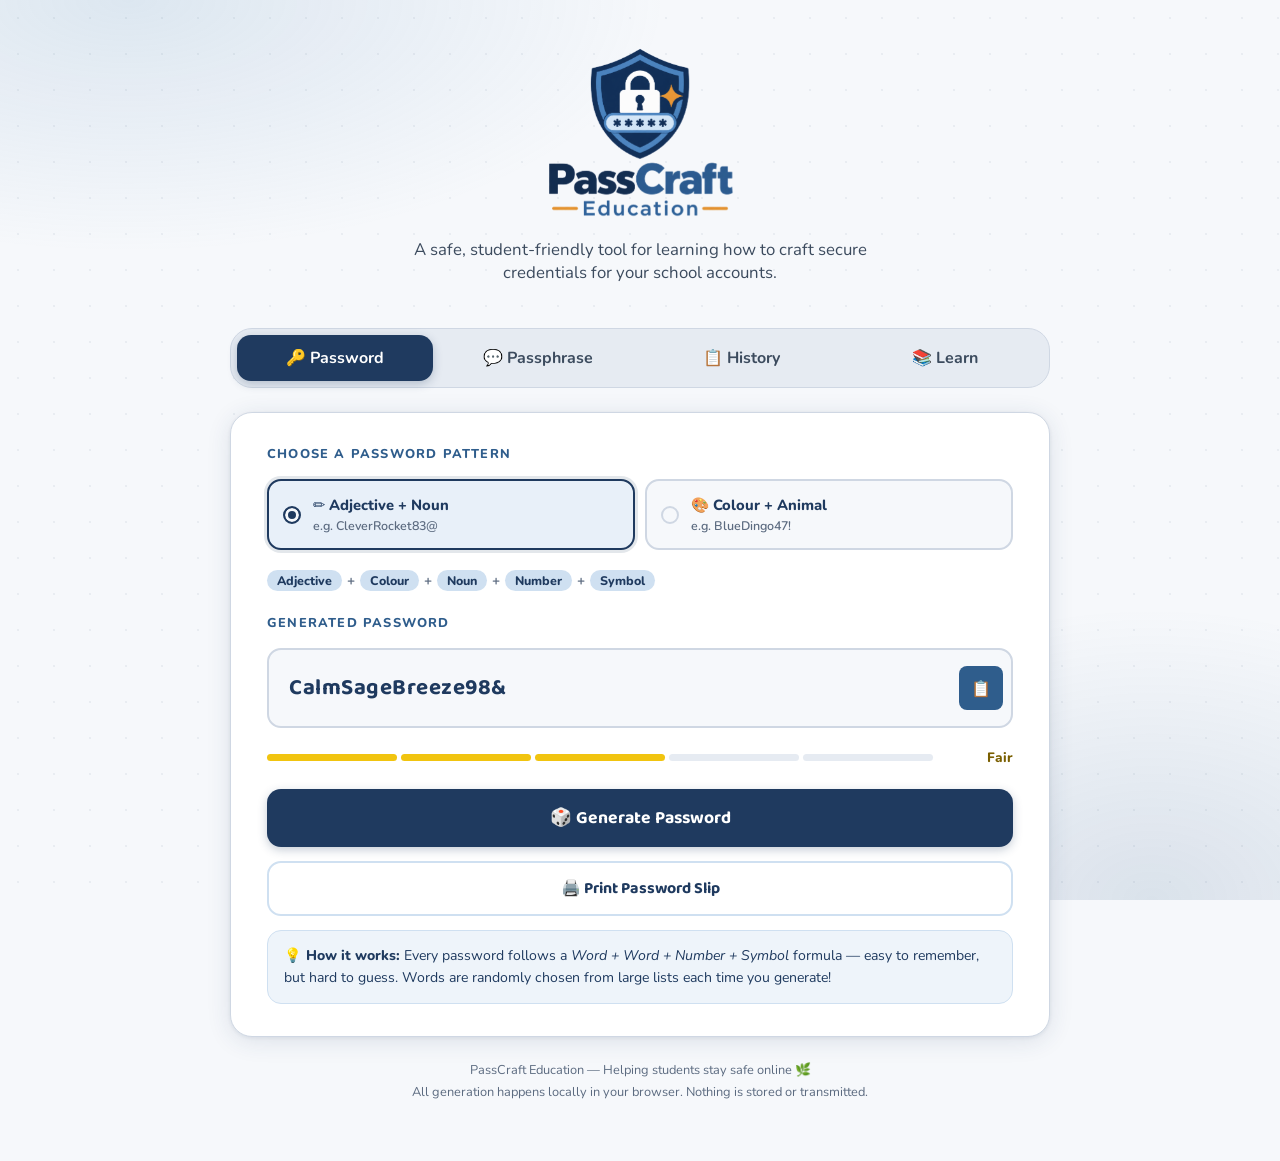
==== commit 61471521: "Update index.html" ====
--- a/index.html
+++ b/index.html
@@ -4,7 +4,6 @@
   <meta charset="UTF-8" />
   <meta name="viewport" content="width=device-width, initial-scale=1.0" />
   <meta name="theme-color" content="#1f3a5f" />
-  <meta name="description" content="A student-friendly tool for creating strong, memorable passwords and passphrases. Everything runs in your browser." />
   <title>PassCraft Education – Strong Passwords for Students</title>
 
   <!-- Google Fonts -->
@@ -42,19 +41,19 @@
 
   <!-- ══ TAB BAR ══ -->
   <div class="tab-bar" role="tablist">
-    <button class="tab-btn active" id="tab-password" role="tab" aria-selected="true" aria-controls="panel-password" tabindex="0" onclick="switchTab('password', this)"><span aria-hidden="true">🔑</span><span class="tab-label">Password</span></button>
-    <button class="tab-btn" id="tab-passphrase" role="tab" aria-selected="false" aria-controls="panel-passphrase" tabindex="-1" onclick="switchTab('passphrase', this)"><span aria-hidden="true">💬</span><span class="tab-label">Passphrase</span></button>
-    <button class="tab-btn" id="tab-history" role="tab" aria-selected="false" aria-controls="panel-history" tabindex="-1" onclick="switchTab('history', this)"><span aria-hidden="true">📋</span><span class="tab-label">History</span></button>
-    <button class="tab-btn" id="tab-learn" role="tab" aria-selected="false" aria-controls="panel-learn" tabindex="-1" onclick="switchTab('learn', this)"><span aria-hidden="true">📚</span><span class="tab-label">Learn</span></button>
+    <button class="tab-btn active" onclick="switchTab('password', this)"    role="tab">🔑 Password</button>
+    <button class="tab-btn"        onclick="switchTab('passphrase', this)"  role="tab">💬 Passphrase</button>
+    <button class="tab-btn"        onclick="switchTab('history', this)"     role="tab">📋 History</button>
+    <button class="tab-btn"        onclick="switchTab('learn', this)"       role="tab">📚 Learn</button>
   </div>
 
   <!-- ══ MAIN CARD ══ -->
-  <main class="card" id="main">
+  <div class="card">
 
     <!-- ══════════════════════════════════════
          PASSWORD PANEL
     ═══════════════════════════════════════ -->
-    <div class="panel active" id="panel-password" role="tabpanel" aria-labelledby="tab-password">
+    <div class="panel active" id="panel-password">
 
       <div class="section-label">Choose a Password Pattern</div>
 
@@ -63,20 +62,20 @@
         Selecting a card picks the matching word banks.
         All patterns always append:  Number + Special Character
       -->
-      <div class="pattern-grid" role="radiogroup" aria-label="Password pattern">
+      <div class="pattern-grid">
 
         <!-- Pattern 1: Adjective + Noun + Number + Symbol -->
         <label class="pattern-card">
           <input type="radio" name="pw-pattern" value="adj-noun" />
-          <div class="pattern-card-label">✏️ Adjective + Colour + Noun</div>
-          <div class="pattern-card-desc">e.g. CleverTealRocket83@</div>
+          <div class="pattern-card-label">✏️ Adjective + Noun</div>
+          <div class="pattern-card-desc">e.g. CleverRocket83@</div>
         </label>
 
         <!-- Pattern 2: Colour + Animal + Number + Symbol -->
         <label class="pattern-card">
           <input type="radio" name="pw-pattern" value="colour-animal" />
-          <div class="pattern-card-label">🎨 Adjective + Colour + Animal</div>
-          <div class="pattern-card-desc">e.g. BraveBlueDingo47!</div>
+          <div class="pattern-card-label">🎨 Colour + Animal</div>
+          <div class="pattern-card-desc">e.g. BlueDingo47!</div>
         </label>
 
       </div><!-- /pattern-grid -->
@@ -87,27 +86,20 @@
       <div class="section-label" style="margin-top: 20px;">Generated Password</div>
 
       <div class="output-wrap">
-        <div class="output-box" id="pw-output" aria-live="polite">Select a pattern above, then click Generate ✨</div>
-        <button class="copy-btn mask-btn" onclick="toggleMask('pw-output', this)" aria-pressed="false" aria-label="Hide password" title="Hide or show">👁️</button>
-        <button class="copy-btn" onclick="copyText('pw-output')" aria-label="Copy password" title="Copy password">📋</button>
+        <div class="output-box" id="pw-output">Select a pattern above, then click Generate ✨</div>
+        <button class="copy-btn" onclick="copyText('pw-output')" title="Copy password">📋</button>
       </div>
 
       <!-- Strength meter -->
       <div class="strength-row">
-        <div class="strength-bars" aria-hidden="true">
+        <div class="strength-bars">
           <div class="bar" id="bar1"></div>
           <div class="bar" id="bar2"></div>
           <div class="bar" id="bar3"></div>
           <div class="bar" id="bar4"></div>
           <div class="bar" id="bar5"></div>
         </div>
-        <div class="strength-label" id="strength-label" aria-live="polite" style="color: var(--text-light)">–</div>
-      </div>
-      <div class="strength-note" id="strength-note"></div>
-      <div class="practice">
-        <label for="pw-practice">Practise typing it</label>
-        <input type="text" id="pw-practice" class="practice-input" autocomplete="off" autocapitalize="off" autocorrect="off" spellcheck="false" placeholder="Type it here to check you've got it" />
-        <div class="practice-msg" id="pw-practice-msg" aria-live="polite"></div>
+        <div class="strength-label" id="strength-label" style="color: var(--text-light)">–</div>
       </div>
 
       <button class="generate-btn" onclick="generatePassword()">
@@ -120,7 +112,7 @@
 
       <div class="tip-box">
         <strong>💡 How it works:</strong> Every password follows a
-        <em>Word + Word + Word + Number + Symbol</em> formula — easy to remember, but hard to guess.
+        <em>Word + Word + Number + Symbol</em> formula — easy to remember, but hard to guess.
         Words are randomly chosen from large lists each time you generate!
       </div>
 
@@ -129,41 +121,34 @@
     <!-- ══════════════════════════════════════
          PASSPHRASE PANEL
     ═══════════════════════════════════════ -->
-    <div class="panel" id="panel-passphrase" role="tabpanel" aria-labelledby="tab-passphrase">
+    <div class="panel" id="panel-passphrase">
 
       <div class="section-label">Generated Passphrase</div>
 
       <div class="output-wrap">
-        <div class="output-box" id="pp-output" aria-live="polite">Click Generate to start ✨</div>
-        <button class="copy-btn mask-btn" onclick="toggleMask('pp-output', this)" aria-pressed="false" aria-label="Hide passphrase" title="Hide or show">👁️</button>
-        <button class="copy-btn" onclick="copyText('pp-output')" aria-label="Copy passphrase" title="Copy passphrase">📋</button>
+        <div class="output-box" id="pp-output">Click Generate to start ✨</div>
+        <button class="copy-btn" onclick="copyText('pp-output')" title="Copy passphrase">📋</button>
       </div>
 
       <!-- Strength meter -->
       <div class="strength-row">
-        <div class="strength-bars" aria-hidden="true">
+        <div class="strength-bars">
           <div class="bar" id="pp-bar1"></div>
           <div class="bar" id="pp-bar2"></div>
           <div class="bar" id="pp-bar3"></div>
           <div class="bar" id="pp-bar4"></div>
           <div class="bar" id="pp-bar5"></div>
         </div>
-        <div class="strength-label" id="pp-strength-label" aria-live="polite" style="color: var(--text-light)">–</div>
-      </div>
-      <div class="strength-note" id="pp-strength-note"></div>
-      <div class="practice">
-        <label for="pp-practice">Practise typing it</label>
-        <input type="text" id="pp-practice" class="practice-input" autocomplete="off" autocapitalize="off" autocorrect="off" spellcheck="false" placeholder="Type it here to check you've got it" />
-        <div class="practice-msg" id="pp-practice-msg" aria-live="polite"></div>
+        <div class="strength-label" id="pp-strength-label" style="color: var(--text-light)">–</div>
       </div>
 
       <!-- Number of words slider -->
       <div class="word-count-row control-group">
-        <label for="pp-words">Number of words</label>
+        <label>Number of Words</label>
         <div class="slider-row">
-          <input type="range" id="pp-words" min="4" max="7" value="4"
+          <input type="range" id="pp-words" min="3" max="6" value="3"
                  oninput="document.getElementById('pp-word-val').textContent = this.value" />
-          <span class="range-val" id="pp-word-val">4</span>
+          <span class="range-val" id="pp-word-val">3</span>
         </div>
       </div>
 
@@ -173,15 +158,15 @@
           <label>Separator Style</label>
           <div class="checkbox-group">
             <label class="check-item">
-              <input type="radio" name="sep" id="sep-cap"  value="cap"  checked />
+              <input type="radio" name="sep" id="sep-cap"  value="cap"  checked style="display:none" />
               <span class="check-box" id="sepbox-cap"></span> CapitalWords
             </label>
             <label class="check-item">
-              <input type="radio" name="sep" id="sep-dash" value="dash" />
+              <input type="radio" name="sep" id="sep-dash" value="dash" style="display:none" />
               <span class="check-box" id="sepbox-dash"></span> word-dash
             </label>
             <label class="check-item">
-              <input type="radio" name="sep" id="sep-dot"  value="dot"  />
+              <input type="radio" name="sep" id="sep-dot"  value="dot"  style="display:none" />
               <span class="check-box" id="sepbox-dot"></span> word.dot
             </label>
           </div>
@@ -212,7 +197,7 @@
 
       <div class="tip-box">
         <strong>💡 Example:</strong> <em>CoralKoalaStorm83@</em> or <em>clever-mountain-falcon47!</em> —
-        easy to picture, hard to guess! Passphrases chain random words from all categories. Use 5 or more words for important accounts like email.
+        easy to picture, hard to guess! Passphrases chain random words from all categories.
       </div>
 
     </div><!-- /panel-passphrase -->
@@ -220,7 +205,7 @@
     <!-- ══════════════════════════════════════
          HISTORY PANEL
     ═══════════════════════════════════════ -->
-    <div class="panel" id="panel-history" role="tabpanel" aria-labelledby="tab-history">
+    <div class="panel" id="panel-history">
 
       <div class="section-label">Recent Generations</div>
 
@@ -242,7 +227,7 @@
     <!-- ══════════════════════════════════════
          LEARN PANEL
     ═══════════════════════════════════════ -->
-    <div class="panel" id="panel-learn" role="tabpanel" aria-labelledby="tab-learn">
+    <div class="panel" id="panel-learn">
 
       <div class="section-label">Password Safety Tips</div>
 
@@ -269,10 +254,9 @@
           <h3>Great Examples</h3>
           <p>Memorable, colourful, and secure — passwords and a passphrase to inspire you!</p>
           <div class="bad-list">
-            <span class="good-tag">CleverTealRocket83@</span>
-            <span class="good-tag">BraveBlueDingo47!</span>
-            <span class="good-tag">SunnyCoralFalcon29$</span>
-            <span class="good-tag">clever-mountain-falcon-teal47!</span>
+            <span class="good-tag">CleverRocket83@</span>
+            <span class="good-tag">BlueDingo47!</span>
+            <span class="good-tag">CoralFalcon29$</span>
           </div>
         </div>
 
@@ -291,19 +275,13 @@
         <div class="tip-card">
           <div class="tip-card-icon">📏</div>
           <h3>Longer = Stronger</h3>
-          <p>Every extra word or character multiplies the guesses an attacker needs. PassCraft passwords are always at least <strong>12 characters</strong>, and passphrases of 5+ words are even stronger.</p>
+          <p>Every extra character makes your password exponentially harder to crack. PassCraft's patterns always produce passwords of <strong>12+ characters</strong>.</p>
         </div>
 
         <div class="tip-card">
           <div class="tip-card-icon">🎨</div>
           <h3>Make It Memorable</h3>
-          <p>The <strong>Adjective + Colour + Animal</strong> and <strong>Adjective + Colour + Noun</strong> patterns create a vivid mental image — like a picture in your head — that's easy to recall later!</p>
-        </div>
-
-        <div class="tip-card wide">
-          <div class="tip-card-icon">📊</div>
-          <h3>What the strength meter means</h3>
-          <p>The meter estimates how many guesses an attacker would need, shown as &ldquo;bits of randomness&rdquo; (every extra bit doubles the guesses). <strong>Fair</strong> protects against someone guessing at a login page that locks after wrong tries. <strong>Strong</strong> and above also holds up better if a password database is stolen. For your email or other important accounts, use a passphrase of 5 or more words.</p>
+          <p>The <strong>Colour + Animal</strong> and <strong>Adjective + Noun</strong> patterns create a vivid mental image — like a picture in your head — that's easy to recall later!</p>
         </div>
 
       </div><!-- /tips-grid -->
@@ -315,12 +293,12 @@
 
     </div><!-- /panel-learn -->
 
-  </main><!-- /card -->
+  </div><!-- /card -->
 
   <!-- ══ FOOTER ══ -->
   <footer>
     <p>PassCraft Education &mdash; Helping students stay safe online 🌿</p>
-    <p style="margin-top: 4px;">Passwords are generated in your browser and are never stored or sent anywhere.</p>
+    <p style="margin-top: 4px;">All generation happens locally in your browser. Nothing is stored or transmitted.</p>
   </footer>
 
 <!-- ══ PRINT SLIP (hidden, print-only) ══ -->
@@ -351,11 +329,11 @@
     <hr style="border:none;border-top:1.5px solid #cfd7e3;margin-bottom:22px;" />
 
     <p style="font-size:.85rem;font-weight:700;color:#5c6b80;letter-spacing:1px;text-transform:uppercase;margin-bottom:10px;">
-      New Password Slip
+      Password Change Notice
     </p>
 
     <p style="font-size:1rem;color:#3c4b5e;line-height:1.65;margin-bottom:20px;">
-      Your new password is:
+      Your password has been changed to:
     </p>
 
     <div style="
@@ -373,14 +351,14 @@
     " id="print-pw-display"></div>
 
     <p style="font-size:.82rem;color:#5c6b80;line-height:1.6;margin-bottom:18px;">
-      Keep this slip somewhere safe and secret, and shred it once you&rsquo;ve memorised your password.<br>
+      Keep this slip somewhere safe and secret.<br>
       <strong style="color:#1f3a5f;">Do not share your password</strong> with anyone,<br>
       including teachers or friends.
     </p>
 
     <hr style="border:none;border-top:1.5px solid #cfd7e3;margin-bottom:14px;" />
 
-    <p style="font-size:.75rem;color:#5c6b80;margin:0;">
+    <p style="font-size:.75rem;color:#aaa;margin:0;">
       Generated by PassCraft Education &mdash; <span id="print-date"></span>
     </p>
   </div>
@@ -389,7 +367,7 @@
 </div><!-- /wrapper -->
 
 <!-- Toast notification -->
-<div class="toast" id="toast" role="status" aria-live="polite">Copied to clipboard! ✓</div>
+<div class="toast" id="toast">Copied to clipboard! ✓</div>
 
 <!-- Main script -->
 <script src="script.js"></script>
--- a/style.css
+++ b/style.css
@@ -5,13 +5,13 @@
 
 /* ── DESIGN TOKENS ── */
 :root {
-  --green-dark:   #1f3a5f;
-  --green-mid:    #2f5d8c;
-  --green-light:  #6b9ac4;
-  --green-pale:   #cfe0f1;
-  --cream:        #f6f8fb;
-  --cream-dark:   #e6ebf2;
-  --cream-border: #cfd7e3;
+  --navy-dark:   #1f3a5f;
+  --navy-mid:    #2f5d8c;
+  --navy-light:  #6b9ac4;
+  --navy-pale:   #cfe0f1;
+  --surface:        #f6f8fb;
+  --surface-dark:   #e6ebf2;
+  --border: #cfd7e3;
   --amber:        #e8a33d;
   --amber-dark:   #b67d1e;
   --text-dark:    #16202c;
@@ -30,10 +30,11 @@
 *, *::before, *::after { box-sizing: border-box; margin: 0; padding: 0; }
 
 body {
-  font-family: 'Nunito', sans-serif;
-  background: var(--cream);
+  font-family: 'Nunito', system-ui, -apple-system, 'Segoe UI', Roboto, sans-serif;
+  background: var(--surface);
   color: var(--text-dark);
   min-height: 100vh;
+  min-height: 100dvh;
   overflow-x: hidden;
 }
 
@@ -76,8 +77,9 @@
 }
 
 .logo-img {
-  width: 200px;
-  height: 200px;
+  width: clamp(112px, 32vw, 200px);
+  height: auto;
+  max-height: 200px;
   object-fit: contain;
   margin-bottom: 0;
   display: block;
@@ -96,10 +98,10 @@
 }
 
 header h1 {
-  font-family: 'Baloo 2', sans-serif;
+  font-family: 'Baloo 2', 'Nunito', system-ui, sans-serif;
   font-size: clamp(2rem, 5vw, 3rem);
   font-weight: 800;
-  color: var(--green-dark);
+  color: var(--navy-dark);
   line-height: 1.15;
   animation: slideDown .7s .1s cubic-bezier(.34,1.56,.64,1) both;
 }
@@ -115,8 +117,8 @@
 .tab-bar {
   display: flex;
   gap: 8px;
-  background: var(--cream-dark);
-  border: 1.5px solid var(--cream-border);
+  background: var(--surface-dark);
+  border: 1.5px solid var(--border);
   border-radius: var(--radius-lg);
   padding: 6px;
   margin: 28px 0 24px;
@@ -128,7 +130,7 @@
   padding: 12px 16px;
   border: none;
   border-radius: var(--radius-md);
-  font-family: 'Nunito', sans-serif;
+  font-family: 'Nunito', system-ui, -apple-system, 'Segoe UI', Roboto, sans-serif;
   font-size: 1rem;
   font-weight: 700;
   cursor: pointer;
@@ -142,20 +144,20 @@
 }
 
 .tab-btn.active {
-  background: var(--green-dark);
+  background: var(--navy-dark);
   color: #fff;
   box-shadow: var(--shadow-btn);
 }
 
 .tab-btn:not(.active):hover {
-  background: var(--cream);
-  color: var(--green-dark);
+  background: var(--surface);
+  color: var(--navy-dark);
 }
 
 /* ── CARD ── */
 .card {
   background: #fff;
-  border: 1.5px solid var(--cream-border);
+  border: 1.5px solid var(--border);
   border-radius: var(--radius-lg);
   padding: 32px 36px;
   box-shadow: var(--shadow-card);
@@ -169,7 +171,7 @@
   font-weight: 800;
   letter-spacing: 1.2px;
   text-transform: uppercase;
-  color: var(--green-mid);
+  color: var(--navy-mid);
   margin-bottom: 16px;
 }
 
@@ -180,14 +182,14 @@
 }
 
 .output-box {
-  background: var(--cream);
-  border: 2px solid var(--cream-border);
+  background: var(--surface);
+  border: 2px solid var(--border);
   border-radius: var(--radius-md);
-  padding: 20px 56px 20px 20px;
-  font-family: 'Baloo 2', sans-serif;
+  padding: 20px 108px 20px 20px;
+  font-family: 'Baloo 2', 'Nunito', system-ui, sans-serif;
   font-size: clamp(1.1rem, 3vw, 1.4rem);
   font-weight: 700;
-  color: var(--green-dark);
+  color: var(--navy-dark);
   word-break: break-all;
   min-height: 72px;
   display: flex;
@@ -205,18 +207,18 @@
   right: 10px;
   top: 50%;
   transform: translateY(-50%);
-  background: var(--green-mid);
+  background: var(--navy-mid);
   color: #fff;
   border: none;
   border-radius: var(--radius-sm);
-  width: 38px; height: 38px;
+  width: 44px; height: 44px;
   display: flex; align-items: center; justify-content: center;
   font-size: 1rem;
   cursor: pointer;
   transition: background .2s, transform .15s;
 }
 
-.copy-btn:hover { background: var(--green-dark); }
+.copy-btn:hover { background: var(--navy-dark); }
 .copy-btn:active { transform: translateY(-50%) scale(.9); }
 
 /* ── STRENGTH METER ── */
@@ -237,7 +239,7 @@
   height: 7px;
   flex: 1;
   border-radius: 99px;
-  background: var(--cream-dark);
+  background: var(--surface-dark);
   transition: background .4s ease;
 }
 
@@ -277,7 +279,7 @@
   flex: 1;
   height: 6px;
   border-radius: 99px;
-  background: var(--cream-dark);
+  background: var(--surface-dark);
   outline: none;
   cursor: pointer;
 }
@@ -286,7 +288,7 @@
   -webkit-appearance: none;
   width: 20px; height: 20px;
   border-radius: 50%;
-  background: var(--green-dark);
+  background: var(--navy-dark);
   box-shadow: 0 2px 6px rgba(31,58,95,.4);
   cursor: pointer;
   transition: transform .15s;
@@ -296,7 +298,7 @@
 
 .range-val {
   font-weight: 800;
-  color: var(--green-dark);
+  color: var(--navy-dark);
   min-width: 28px;
   text-align: center;
 }
@@ -319,13 +321,14 @@
   user-select: none;
 }
 
-.check-item input[type=checkbox] { display: none; }
+.check-item input[type=checkbox],
+.check-item input[type=radio] { position: absolute; opacity: 0; width: 1px; height: 1px; pointer-events: none; }
 
 .check-box {
   width: 20px; height: 20px;
-  border: 2px solid var(--cream-border);
+  border: 2px solid var(--border);
   border-radius: 5px;
-  background: var(--cream);
+  background: var(--surface);
   display: flex; align-items: center; justify-content: center;
   font-size: .75rem;
   transition: all .2s;
@@ -333,8 +336,8 @@
 }
 
 .check-item input:checked + .check-box {
-  background: var(--green-dark);
-  border-color: var(--green-dark);
+  background: var(--navy-dark);
+  border-color: var(--navy-dark);
   color: #fff;
 }
 
@@ -342,11 +345,11 @@
 .generate-btn {
   width: 100%;
   padding: 15px;
-  background: var(--green-dark);
+  background: var(--navy-dark);
   color: #fff;
   border: none;
   border-radius: var(--radius-md);
-  font-family: 'Baloo 2', sans-serif;
+  font-family: 'Baloo 2', 'Nunito', system-ui, sans-serif;
   font-size: 1.1rem;
   font-weight: 700;
   cursor: pointer;
@@ -360,7 +363,7 @@
 }
 
 .generate-btn:hover {
-  background: var(--green-mid);
+  background: var(--navy-mid);
   transform: translateY(-2px);
   box-shadow: 0 6px 18px rgba(31,58,95,.3);
 }
@@ -370,11 +373,11 @@
 /* ── TIP BOX ── */
 .tip-box {
   background: #eef4fa;
-  border: 1.5px solid var(--green-pale);
+  border: 1.5px solid var(--navy-pale);
   border-radius: var(--radius-md);
   padding: 14px 16px;
   font-size: .88rem;
-  color: var(--green-dark);
+  color: var(--navy-dark);
   line-height: 1.55;
 }
 
@@ -397,8 +400,8 @@
   display: flex;
   align-items: center;
   gap: 10px;
-  background: var(--cream);
-  border: 1.5px solid var(--cream-border);
+  background: var(--surface);
+  border: 1.5px solid var(--border);
   border-radius: var(--radius-sm);
   padding: 10px 14px;
   animation: fadeUp .3s ease both;
@@ -421,17 +424,17 @@
 }
 
 .history-pw {
-  font-family: 'Baloo 2', sans-serif;
+  font-family: 'Baloo 2', 'Nunito', system-ui, sans-serif;
   font-weight: 700;
   font-size: .95rem;
-  color: var(--green-dark);
+  color: var(--navy-dark);
   word-break: break-all;
 }
 
 .history-copy,
 .history-print {
   background: transparent;
-  border: 1.5px solid var(--cream-border);
+  border: 1.5px solid var(--border);
   border-radius: var(--radius-sm);
   padding: 4px 10px;
   font-size: .78rem;
@@ -444,9 +447,9 @@
 
 .history-copy:hover,
 .history-print:hover {
-  background: var(--green-dark);
+  background: var(--navy-dark);
   color: #fff;
-  border-color: var(--green-dark);
+  border-color: var(--navy-dark);
 }
 
 .history-print {
@@ -473,8 +476,8 @@
 @media (max-width: 560px) { .tips-grid { grid-template-columns: 1fr; } }
 
 .tip-card {
-  background: var(--cream);
-  border: 1.5px solid var(--cream-border);
+  background: var(--surface);
+  border: 1.5px solid var(--border);
   border-radius: var(--radius-md);
   padding: 18px;
 }
@@ -487,7 +490,7 @@
 .tip-card h3 {
   font-size: .97rem;
   font-weight: 800;
-  color: var(--green-dark);
+  color: var(--navy-dark);
   margin-bottom: 5px;
 }
 
@@ -515,7 +518,7 @@
 
 .good-tag {
   background: #e3edf8;
-  color: var(--green-dark);
+  color: var(--navy-dark);
   border-radius: 99px;
   padding: 3px 12px;
   font-size: .82rem;
@@ -528,7 +531,7 @@
   bottom: 28px;
   left: 50%;
   transform: translateX(-50%) translateY(80px);
-  background: var(--green-dark);
+  background: var(--navy-dark);
   color: #fff;
   padding: 11px 22px;
   border-radius: 99px;
@@ -576,17 +579,17 @@
   color: var(--text-light);
 }
 
-footer a { color: var(--green-mid); text-decoration: none; font-weight: 700; }
+footer a { color: var(--navy-mid); text-decoration: none; font-weight: 700; }
 
 /* ── PRINT BUTTON ── */
 .print-btn {
   width: 100%;
   padding: 13px;
   background: transparent;
-  color: var(--green-dark);
-  border: 2px solid var(--green-pale);
+  color: var(--navy-dark);
+  border: 2px solid var(--navy-pale);
   border-radius: var(--radius-md);
-  font-family: 'Baloo 2', sans-serif;
+  font-family: 'Baloo 2', 'Nunito', system-ui, sans-serif;
   font-size: 1rem;
   font-weight: 700;
   cursor: pointer;
@@ -600,7 +603,7 @@
 
 .print-btn:hover {
   background: #e8f0f9;
-  border-color: var(--green-mid);
+  border-color: var(--navy-mid);
   transform: translateY(-1px);
 }
 
@@ -637,8 +640,8 @@
 
 .pattern-card {
   position: relative;
-  background: var(--cream);
-  border: 2px solid var(--cream-border);
+  background: var(--surface);
+  border: 2px solid var(--border);
   border-radius: var(--radius-md);
   padding: 14px 14px 14px 44px;
   cursor: pointer;
@@ -647,18 +650,18 @@
 }
 
 .pattern-card:hover {
-  border-color: var(--green-light);
+  border-color: var(--navy-light);
   background: #f2f7fc;
 }
 
 .pattern-card.selected {
-  border-color: var(--green-dark);
+  border-color: var(--navy-dark);
   background: #e8f0f9;
   box-shadow: 0 0 0 3px rgba(31,58,95,.12);
 }
 
 .pattern-card input[type=radio] {
-  display: none;
+  position: absolute; opacity: 0; width: 1px; height: 1px; pointer-events: none;
 }
 
 /* Custom radio dot */
@@ -670,22 +673,22 @@
   transform: translateY(-50%);
   width: 18px;
   height: 18px;
-  border: 2px solid var(--cream-border);
+  border: 2px solid var(--border);
   border-radius: 50%;
-  background: var(--cream);
+  background: var(--surface);
   transition: border-color .2s, background .2s;
 }
 
 .pattern-card.selected::before {
-  border-color: var(--green-dark);
-  background: var(--green-dark);
-  box-shadow: inset 0 0 0 3px var(--cream);
+  border-color: var(--navy-dark);
+  background: var(--navy-dark);
+  box-shadow: inset 0 0 0 3px var(--surface);
 }
 
 .pattern-card-label {
   font-size: .92rem;
   font-weight: 800;
-  color: var(--green-dark);
+  color: var(--navy-dark);
   margin-bottom: 2px;
 }
 
@@ -706,8 +709,8 @@
 }
 
 .formula-part {
-  background: var(--green-pale);
-  color: var(--green-dark);
+  background: var(--navy-pale);
+  color: var(--navy-dark);
   border-radius: 99px;
   padding: 2px 10px;
   font-size: .78rem;
@@ -720,3 +723,44 @@
   font-weight: 700;
   padding: 0 1px;
 }
+
+
+/* ─────────────────────────────────────────────
+   ACCESSIBILITY + USABILITY ADDITIONS
+───────────────────────────────────────────── */
+:focus-visible { outline: 3px solid var(--navy-mid); outline-offset: 3px; }
+.pattern-card:has(input:focus-visible) { outline: 3px solid var(--navy-mid); outline-offset: 2px; }
+.check-item input:focus-visible + .check-box { outline: 3px solid var(--navy-mid); outline-offset: 2px; }
+
+.check-item { padding: 6px 0; }
+.history-copy, .history-print { min-height: 44px; min-width: 44px; }
+input[type=range]::-webkit-slider-thumb { width: 26px; height: 26px; }
+input[type=range]::-moz-range-thumb { width: 26px; height: 26px; border: 0; border-radius: 50%; background: var(--navy-dark); }
+
+.mask-btn { right: 62px; background: var(--navy-pale); color: var(--navy-dark); }
+.mask-btn:hover { background: var(--navy-light); }
+.output-box.masked { filter: blur(7px); user-select: none; }
+
+.strength-note { margin: -12px 0 18px; font-size: .82rem; font-weight: 700; color: var(--text-mid); }
+
+.practice { margin-bottom: 20px; }
+.practice label { display: block; font-size: .85rem; font-weight: 700; color: var(--text-mid); margin-bottom: 6px; }
+.practice-input {
+  width: 100%; padding: 12px 14px; font: inherit; font-size: 1rem;
+  border: 2px solid var(--border); border-radius: var(--radius-md); background: var(--surface); color: var(--text-dark);
+}
+.practice-msg { min-height: 1.4em; margin-top: 6px; font-size: .85rem; font-weight: 700; color: var(--text-mid); }
+.practice-msg.ok  { color: #14532d; }
+.practice-msg.bad { color: #a93226; }
+
+.tip-card.wide { grid-column: 1 / -1; }
+
+@media (max-width: 520px) {
+  header { padding: 16px 0 4px; }
+  .tab-bar { margin: 18px 0 16px; gap: 4px; padding: 4px; }
+  .tab-btn { flex-direction: column; gap: 2px; padding: 8px 2px; font-size: .78rem; }
+}
+
+@media (prefers-reduced-motion: reduce) {
+  *, *::before, *::after { animation: none !important; transition: none !important; scroll-behavior: auto !important; }
+}
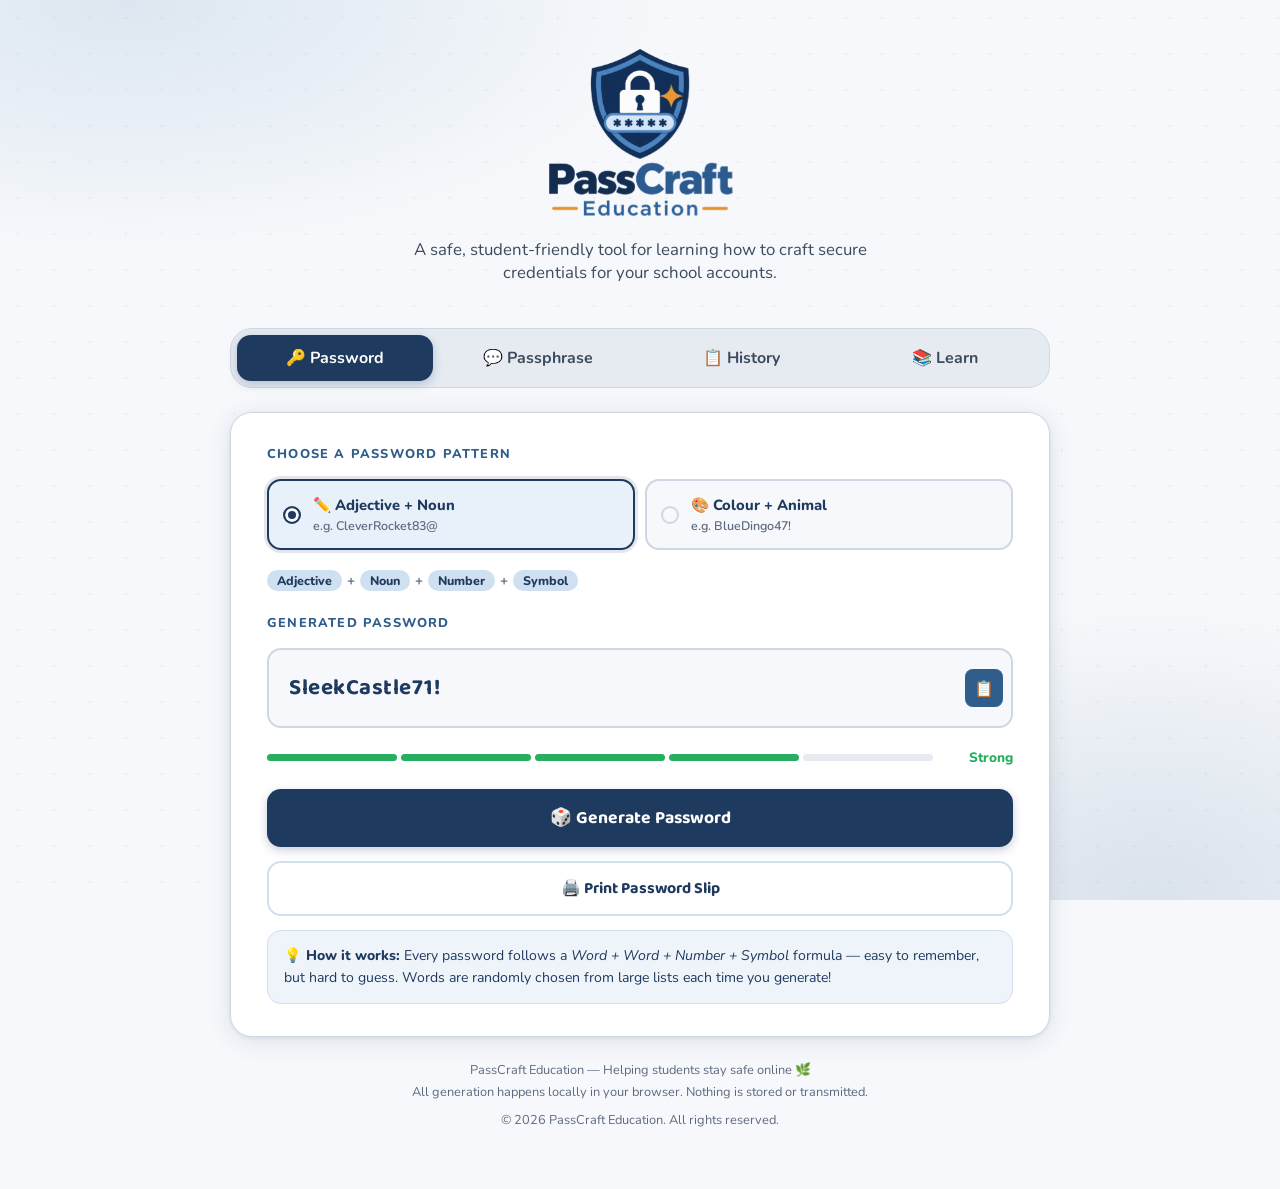
==== commit f1748839: "Update index.html" ====
--- a/index.html
+++ b/index.html
@@ -299,6 +299,8 @@
   <footer>
     <p>PassCraft Education &mdash; Helping students stay safe online 🌿</p>
     <p style="margin-top: 4px;">All generation happens locally in your browser. Nothing is stored or transmitted.</p>
+    <p style="margin-top: 10px;">&copy; <span id="copyright-year">2026</span> PassCraft Education. All rights reserved.</p>
+    <script>document.getElementById('copyright-year').textContent = new Date().getFullYear();</script>
   </footer>
 
 <!-- ══ PRINT SLIP (hidden, print-only) ══ -->
--- a/style.css
+++ b/style.css
@@ -5,13 +5,13 @@
 
 /* ── DESIGN TOKENS ── */
 :root {
-  --navy-dark:   #1f3a5f;
-  --navy-mid:    #2f5d8c;
-  --navy-light:  #6b9ac4;
-  --navy-pale:   #cfe0f1;
-  --surface:        #f6f8fb;
-  --surface-dark:   #e6ebf2;
-  --border: #cfd7e3;
+  --green-dark:   #1f3a5f;
+  --green-mid:    #2f5d8c;
+  --green-light:  #6b9ac4;
+  --green-pale:   #cfe0f1;
+  --cream:        #f6f8fb;
+  --cream-dark:   #e6ebf2;
+  --cream-border: #cfd7e3;
   --amber:        #e8a33d;
   --amber-dark:   #b67d1e;
   --text-dark:    #16202c;
@@ -30,11 +30,10 @@
 *, *::before, *::after { box-sizing: border-box; margin: 0; padding: 0; }
 
 body {
-  font-family: 'Nunito', system-ui, -apple-system, 'Segoe UI', Roboto, sans-serif;
-  background: var(--surface);
+  font-family: 'Nunito', sans-serif;
+  background: var(--cream);
   color: var(--text-dark);
   min-height: 100vh;
-  min-height: 100dvh;
   overflow-x: hidden;
 }
 
@@ -77,9 +76,8 @@
 }
 
 .logo-img {
-  width: clamp(112px, 32vw, 200px);
-  height: auto;
-  max-height: 200px;
+  width: 200px;
+  height: 200px;
   object-fit: contain;
   margin-bottom: 0;
   display: block;
@@ -98,10 +96,10 @@
 }
 
 header h1 {
-  font-family: 'Baloo 2', 'Nunito', system-ui, sans-serif;
+  font-family: 'Baloo 2', sans-serif;
   font-size: clamp(2rem, 5vw, 3rem);
   font-weight: 800;
-  color: var(--navy-dark);
+  color: var(--green-dark);
   line-height: 1.15;
   animation: slideDown .7s .1s cubic-bezier(.34,1.56,.64,1) both;
 }
@@ -117,8 +115,8 @@
 .tab-bar {
   display: flex;
   gap: 8px;
-  background: var(--surface-dark);
-  border: 1.5px solid var(--border);
+  background: var(--cream-dark);
+  border: 1.5px solid var(--cream-border);
   border-radius: var(--radius-lg);
   padding: 6px;
   margin: 28px 0 24px;
@@ -130,7 +128,7 @@
   padding: 12px 16px;
   border: none;
   border-radius: var(--radius-md);
-  font-family: 'Nunito', system-ui, -apple-system, 'Segoe UI', Roboto, sans-serif;
+  font-family: 'Nunito', sans-serif;
   font-size: 1rem;
   font-weight: 700;
   cursor: pointer;
@@ -144,20 +142,20 @@
 }
 
 .tab-btn.active {
-  background: var(--navy-dark);
+  background: var(--green-dark);
   color: #fff;
   box-shadow: var(--shadow-btn);
 }
 
 .tab-btn:not(.active):hover {
-  background: var(--surface);
-  color: var(--navy-dark);
+  background: var(--cream);
+  color: var(--green-dark);
 }
 
 /* ── CARD ── */
 .card {
   background: #fff;
-  border: 1.5px solid var(--border);
+  border: 1.5px solid var(--cream-border);
   border-radius: var(--radius-lg);
   padding: 32px 36px;
   box-shadow: var(--shadow-card);
@@ -171,7 +169,7 @@
   font-weight: 800;
   letter-spacing: 1.2px;
   text-transform: uppercase;
-  color: var(--navy-mid);
+  color: var(--green-mid);
   margin-bottom: 16px;
 }
 
@@ -182,14 +180,14 @@
 }
 
 .output-box {
-  background: var(--surface);
-  border: 2px solid var(--border);
+  background: var(--cream);
+  border: 2px solid var(--cream-border);
   border-radius: var(--radius-md);
-  padding: 20px 108px 20px 20px;
-  font-family: 'Baloo 2', 'Nunito', system-ui, sans-serif;
+  padding: 20px 56px 20px 20px;
+  font-family: 'Baloo 2', sans-serif;
   font-size: clamp(1.1rem, 3vw, 1.4rem);
   font-weight: 700;
-  color: var(--navy-dark);
+  color: var(--green-dark);
   word-break: break-all;
   min-height: 72px;
   display: flex;
@@ -207,18 +205,18 @@
   right: 10px;
   top: 50%;
   transform: translateY(-50%);
-  background: var(--navy-mid);
+  background: var(--green-mid);
   color: #fff;
   border: none;
   border-radius: var(--radius-sm);
-  width: 44px; height: 44px;
+  width: 38px; height: 38px;
   display: flex; align-items: center; justify-content: center;
   font-size: 1rem;
   cursor: pointer;
   transition: background .2s, transform .15s;
 }
 
-.copy-btn:hover { background: var(--navy-dark); }
+.copy-btn:hover { background: var(--green-dark); }
 .copy-btn:active { transform: translateY(-50%) scale(.9); }
 
 /* ── STRENGTH METER ── */
@@ -239,7 +237,7 @@
   height: 7px;
   flex: 1;
   border-radius: 99px;
-  background: var(--surface-dark);
+  background: var(--cream-dark);
   transition: background .4s ease;
 }
 
@@ -279,7 +277,7 @@
   flex: 1;
   height: 6px;
   border-radius: 99px;
-  background: var(--surface-dark);
+  background: var(--cream-dark);
   outline: none;
   cursor: pointer;
 }
@@ -288,7 +286,7 @@
   -webkit-appearance: none;
   width: 20px; height: 20px;
   border-radius: 50%;
-  background: var(--navy-dark);
+  background: var(--green-dark);
   box-shadow: 0 2px 6px rgba(31,58,95,.4);
   cursor: pointer;
   transition: transform .15s;
@@ -298,7 +296,7 @@
 
 .range-val {
   font-weight: 800;
-  color: var(--navy-dark);
+  color: var(--green-dark);
   min-width: 28px;
   text-align: center;
 }
@@ -321,14 +319,13 @@
   user-select: none;
 }
 
-.check-item input[type=checkbox],
-.check-item input[type=radio] { position: absolute; opacity: 0; width: 1px; height: 1px; pointer-events: none; }
+.check-item input[type=checkbox] { display: none; }
 
 .check-box {
   width: 20px; height: 20px;
-  border: 2px solid var(--border);
+  border: 2px solid var(--cream-border);
   border-radius: 5px;
-  background: var(--surface);
+  background: var(--cream);
   display: flex; align-items: center; justify-content: center;
   font-size: .75rem;
   transition: all .2s;
@@ -336,8 +333,8 @@
 }
 
 .check-item input:checked + .check-box {
-  background: var(--navy-dark);
-  border-color: var(--navy-dark);
+  background: var(--green-dark);
+  border-color: var(--green-dark);
   color: #fff;
 }
 
@@ -345,11 +342,11 @@
 .generate-btn {
   width: 100%;
   padding: 15px;
-  background: var(--navy-dark);
+  background: var(--green-dark);
   color: #fff;
   border: none;
   border-radius: var(--radius-md);
-  font-family: 'Baloo 2', 'Nunito', system-ui, sans-serif;
+  font-family: 'Baloo 2', sans-serif;
   font-size: 1.1rem;
   font-weight: 700;
   cursor: pointer;
@@ -363,7 +360,7 @@
 }
 
 .generate-btn:hover {
-  background: var(--navy-mid);
+  background: var(--green-mid);
   transform: translateY(-2px);
   box-shadow: 0 6px 18px rgba(31,58,95,.3);
 }
@@ -373,11 +370,11 @@
 /* ── TIP BOX ── */
 .tip-box {
   background: #eef4fa;
-  border: 1.5px solid var(--navy-pale);
+  border: 1.5px solid var(--green-pale);
   border-radius: var(--radius-md);
   padding: 14px 16px;
   font-size: .88rem;
-  color: var(--navy-dark);
+  color: var(--green-dark);
   line-height: 1.55;
 }
 
@@ -400,8 +397,8 @@
   display: flex;
   align-items: center;
   gap: 10px;
-  background: var(--surface);
-  border: 1.5px solid var(--border);
+  background: var(--cream);
+  border: 1.5px solid var(--cream-border);
   border-radius: var(--radius-sm);
   padding: 10px 14px;
   animation: fadeUp .3s ease both;
@@ -424,17 +421,17 @@
 }
 
 .history-pw {
-  font-family: 'Baloo 2', 'Nunito', system-ui, sans-serif;
+  font-family: 'Baloo 2', sans-serif;
   font-weight: 700;
   font-size: .95rem;
-  color: var(--navy-dark);
+  color: var(--green-dark);
   word-break: break-all;
 }
 
 .history-copy,
 .history-print {
   background: transparent;
-  border: 1.5px solid var(--border);
+  border: 1.5px solid var(--cream-border);
   border-radius: var(--radius-sm);
   padding: 4px 10px;
   font-size: .78rem;
@@ -447,9 +444,9 @@
 
 .history-copy:hover,
 .history-print:hover {
-  background: var(--navy-dark);
+  background: var(--green-dark);
   color: #fff;
-  border-color: var(--navy-dark);
+  border-color: var(--green-dark);
 }
 
 .history-print {
@@ -476,8 +473,8 @@
 @media (max-width: 560px) { .tips-grid { grid-template-columns: 1fr; } }
 
 .tip-card {
-  background: var(--surface);
-  border: 1.5px solid var(--border);
+  background: var(--cream);
+  border: 1.5px solid var(--cream-border);
   border-radius: var(--radius-md);
   padding: 18px;
 }
@@ -490,7 +487,7 @@
 .tip-card h3 {
   font-size: .97rem;
   font-weight: 800;
-  color: var(--navy-dark);
+  color: var(--green-dark);
   margin-bottom: 5px;
 }
 
@@ -518,7 +515,7 @@
 
 .good-tag {
   background: #e3edf8;
-  color: var(--navy-dark);
+  color: var(--green-dark);
   border-radius: 99px;
   padding: 3px 12px;
   font-size: .82rem;
@@ -531,7 +528,7 @@
   bottom: 28px;
   left: 50%;
   transform: translateX(-50%) translateY(80px);
-  background: var(--navy-dark);
+  background: var(--green-dark);
   color: #fff;
   padding: 11px 22px;
   border-radius: 99px;
@@ -579,17 +576,17 @@
   color: var(--text-light);
 }
 
-footer a { color: var(--navy-mid); text-decoration: none; font-weight: 700; }
+footer a { color: var(--green-mid); text-decoration: none; font-weight: 700; }
 
 /* ── PRINT BUTTON ── */
 .print-btn {
   width: 100%;
   padding: 13px;
   background: transparent;
-  color: var(--navy-dark);
-  border: 2px solid var(--navy-pale);
+  color: var(--green-dark);
+  border: 2px solid var(--green-pale);
   border-radius: var(--radius-md);
-  font-family: 'Baloo 2', 'Nunito', system-ui, sans-serif;
+  font-family: 'Baloo 2', sans-serif;
   font-size: 1rem;
   font-weight: 700;
   cursor: pointer;
@@ -603,7 +600,7 @@
 
 .print-btn:hover {
   background: #e8f0f9;
-  border-color: var(--navy-mid);
+  border-color: var(--green-mid);
   transform: translateY(-1px);
 }
 
@@ -640,8 +637,8 @@
 
 .pattern-card {
   position: relative;
-  background: var(--surface);
-  border: 2px solid var(--border);
+  background: var(--cream);
+  border: 2px solid var(--cream-border);
   border-radius: var(--radius-md);
   padding: 14px 14px 14px 44px;
   cursor: pointer;
@@ -650,18 +647,18 @@
 }
 
 .pattern-card:hover {
-  border-color: var(--navy-light);
+  border-color: var(--green-light);
   background: #f2f7fc;
 }
 
 .pattern-card.selected {
-  border-color: var(--navy-dark);
+  border-color: var(--green-dark);
   background: #e8f0f9;
   box-shadow: 0 0 0 3px rgba(31,58,95,.12);
 }
 
 .pattern-card input[type=radio] {
-  position: absolute; opacity: 0; width: 1px; height: 1px; pointer-events: none;
+  display: none;
 }
 
 /* Custom radio dot */
@@ -673,22 +670,22 @@
   transform: translateY(-50%);
   width: 18px;
   height: 18px;
-  border: 2px solid var(--border);
+  border: 2px solid var(--cream-border);
   border-radius: 50%;
-  background: var(--surface);
+  background: var(--cream);
   transition: border-color .2s, background .2s;
 }
 
 .pattern-card.selected::before {
-  border-color: var(--navy-dark);
-  background: var(--navy-dark);
-  box-shadow: inset 0 0 0 3px var(--surface);
+  border-color: var(--green-dark);
+  background: var(--green-dark);
+  box-shadow: inset 0 0 0 3px var(--cream);
 }
 
 .pattern-card-label {
   font-size: .92rem;
   font-weight: 800;
-  color: var(--navy-dark);
+  color: var(--green-dark);
   margin-bottom: 2px;
 }
 
@@ -709,8 +706,8 @@
 }
 
 .formula-part {
-  background: var(--navy-pale);
-  color: var(--navy-dark);
+  background: var(--green-pale);
+  color: var(--green-dark);
   border-radius: 99px;
   padding: 2px 10px;
   font-size: .78rem;
@@ -723,44 +720,3 @@
   font-weight: 700;
   padding: 0 1px;
 }
-
-
-/* ─────────────────────────────────────────────
-   ACCESSIBILITY + USABILITY ADDITIONS
-───────────────────────────────────────────── */
-:focus-visible { outline: 3px solid var(--navy-mid); outline-offset: 3px; }
-.pattern-card:has(input:focus-visible) { outline: 3px solid var(--navy-mid); outline-offset: 2px; }
-.check-item input:focus-visible + .check-box { outline: 3px solid var(--navy-mid); outline-offset: 2px; }
-
-.check-item { padding: 6px 0; }
-.history-copy, .history-print { min-height: 44px; min-width: 44px; }
-input[type=range]::-webkit-slider-thumb { width: 26px; height: 26px; }
-input[type=range]::-moz-range-thumb { width: 26px; height: 26px; border: 0; border-radius: 50%; background: var(--navy-dark); }
-
-.mask-btn { right: 62px; background: var(--navy-pale); color: var(--navy-dark); }
-.mask-btn:hover { background: var(--navy-light); }
-.output-box.masked { filter: blur(7px); user-select: none; }
-
-.strength-note { margin: -12px 0 18px; font-size: .82rem; font-weight: 700; color: var(--text-mid); }
-
-.practice { margin-bottom: 20px; }
-.practice label { display: block; font-size: .85rem; font-weight: 700; color: var(--text-mid); margin-bottom: 6px; }
-.practice-input {
-  width: 100%; padding: 12px 14px; font: inherit; font-size: 1rem;
-  border: 2px solid var(--border); border-radius: var(--radius-md); background: var(--surface); color: var(--text-dark);
-}
-.practice-msg { min-height: 1.4em; margin-top: 6px; font-size: .85rem; font-weight: 700; color: var(--text-mid); }
-.practice-msg.ok  { color: #14532d; }
-.practice-msg.bad { color: #a93226; }
-
-.tip-card.wide { grid-column: 1 / -1; }
-
-@media (max-width: 520px) {
-  header { padding: 16px 0 4px; }
-  .tab-bar { margin: 18px 0 16px; gap: 4px; padding: 4px; }
-  .tab-btn { flex-direction: column; gap: 2px; padding: 8px 2px; font-size: .78rem; }
-}
-
-@media (prefers-reduced-motion: reduce) {
-  *, *::before, *::after { animation: none !important; transition: none !important; scroll-behavior: auto !important; }
-}
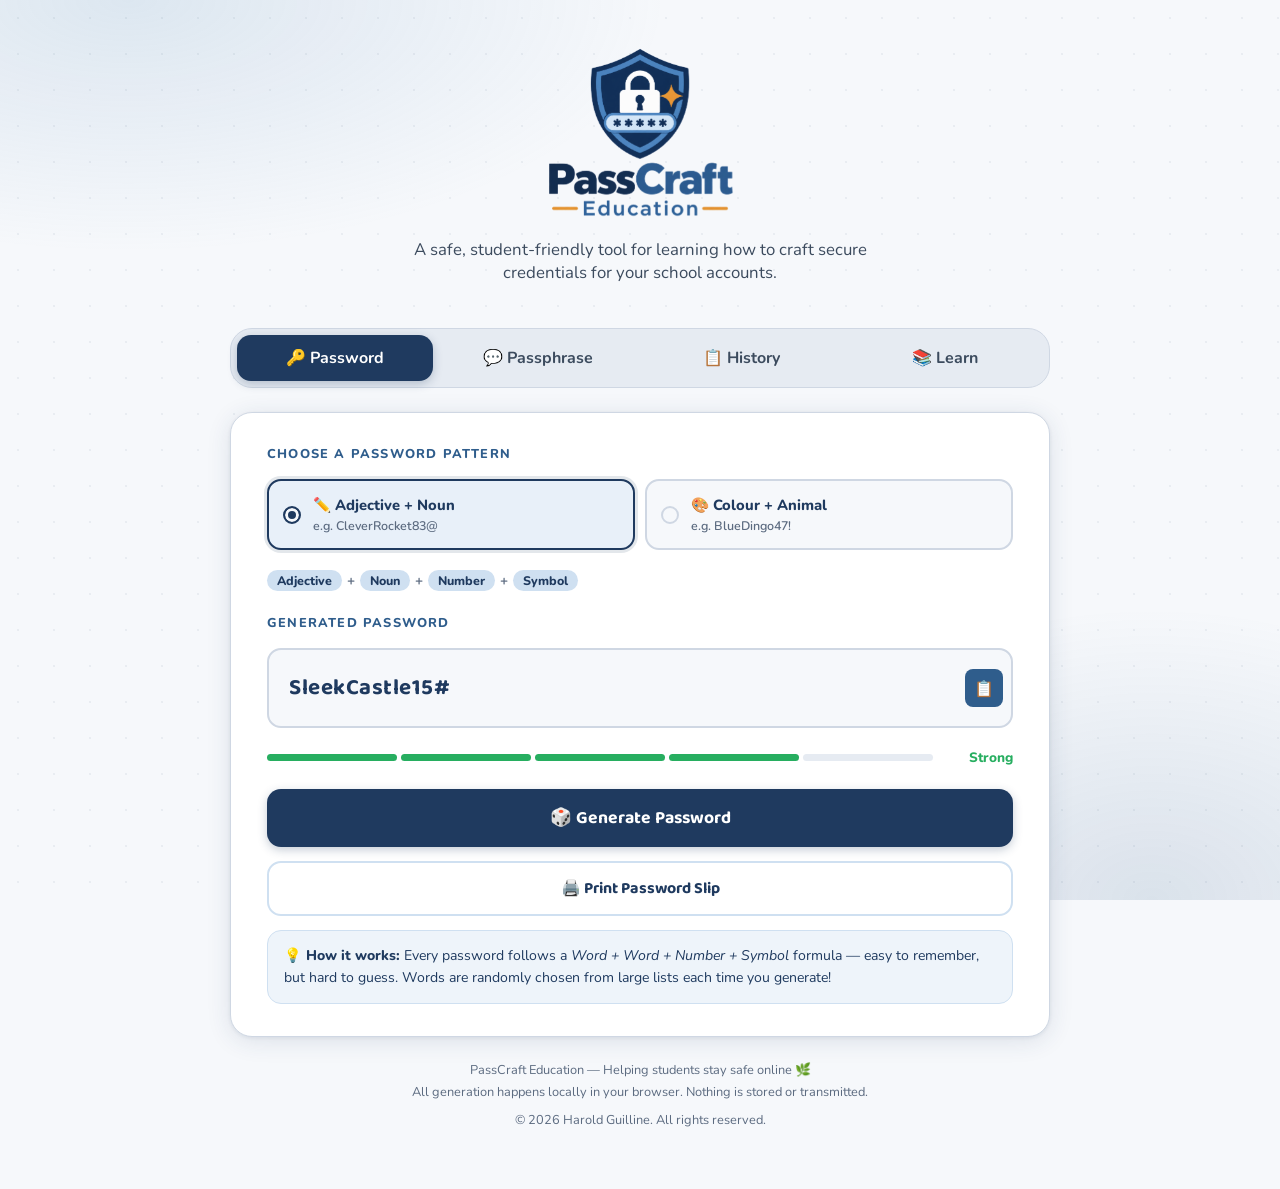
==== commit a4fa7a91: "Update index.html" ====
--- a/index.html
+++ b/index.html
@@ -299,7 +299,7 @@
   <footer>
     <p>PassCraft Education &mdash; Helping students stay safe online 🌿</p>
     <p style="margin-top: 4px;">All generation happens locally in your browser. Nothing is stored or transmitted.</p>
-    <p style="margin-top: 10px;">&copy; <span id="copyright-year">2026</span> PassCraft Education. All rights reserved.</p>
+    <p style="margin-top: 10px;">&copy; <span id="copyright-year">2026</span> Harold Guilline. All rights reserved.</p>
     <script>document.getElementById('copyright-year').textContent = new Date().getFullYear();</script>
   </footer>
 
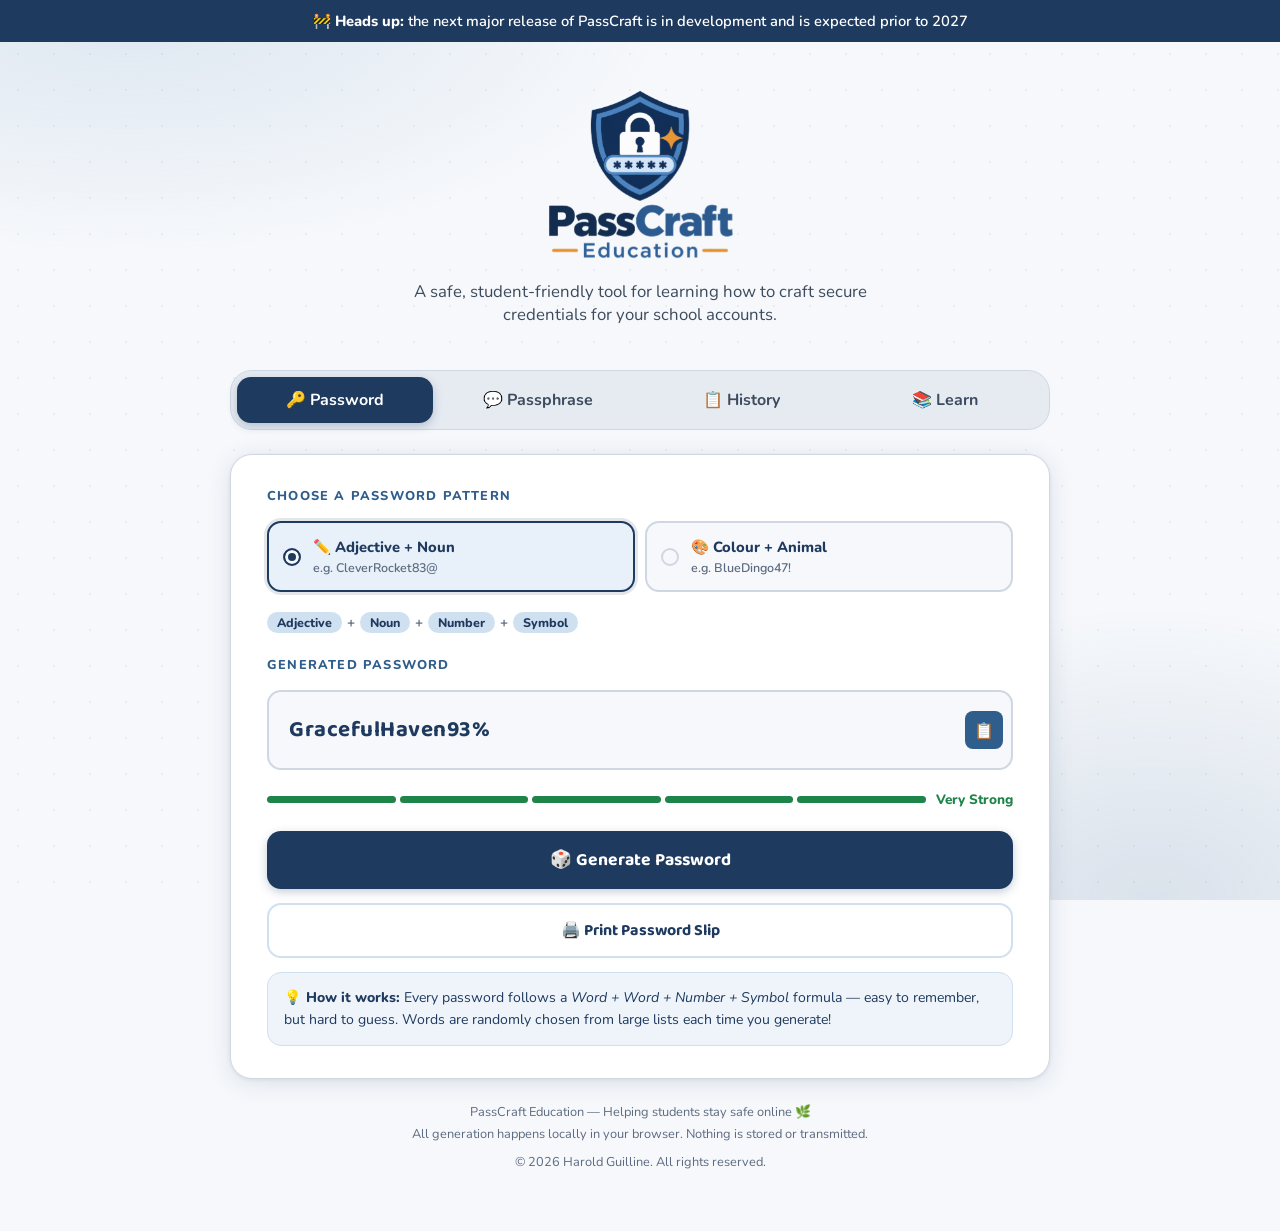
==== commit 817d0493: "Add files via upload" ====
--- a/index.html
+++ b/index.html
@@ -26,6 +26,13 @@
   <link rel="stylesheet" href="style.css" />
 </head>
 <body>
+
+<!-- ══ DEVELOPMENT NOTICE ══ -->
+<div class="dev-notice" role="note">
+  <span aria-hidden="true">🚧</span>
+  <strong>Heads up:</strong> the next major release of PassCraft is in development and is expected prior to 2027
+</div>
+
 
 <div class="wrapper">
 
--- a/style.css
+++ b/style.css
@@ -720,3 +720,18 @@
   font-weight: 700;
   padding: 0 1px;
 }
+
+/* ── DEVELOPMENT NOTICE (top of page) ── */
+.dev-notice {
+  position: relative;
+  z-index: 2;
+  background: var(--green-dark);
+  color: #fff;
+  text-align: center;
+  padding: 10px 20px;
+  font-size: .92rem;
+  font-weight: 600;
+  line-height: 1.5;
+}
+
+.dev-notice strong { font-weight: 800; }
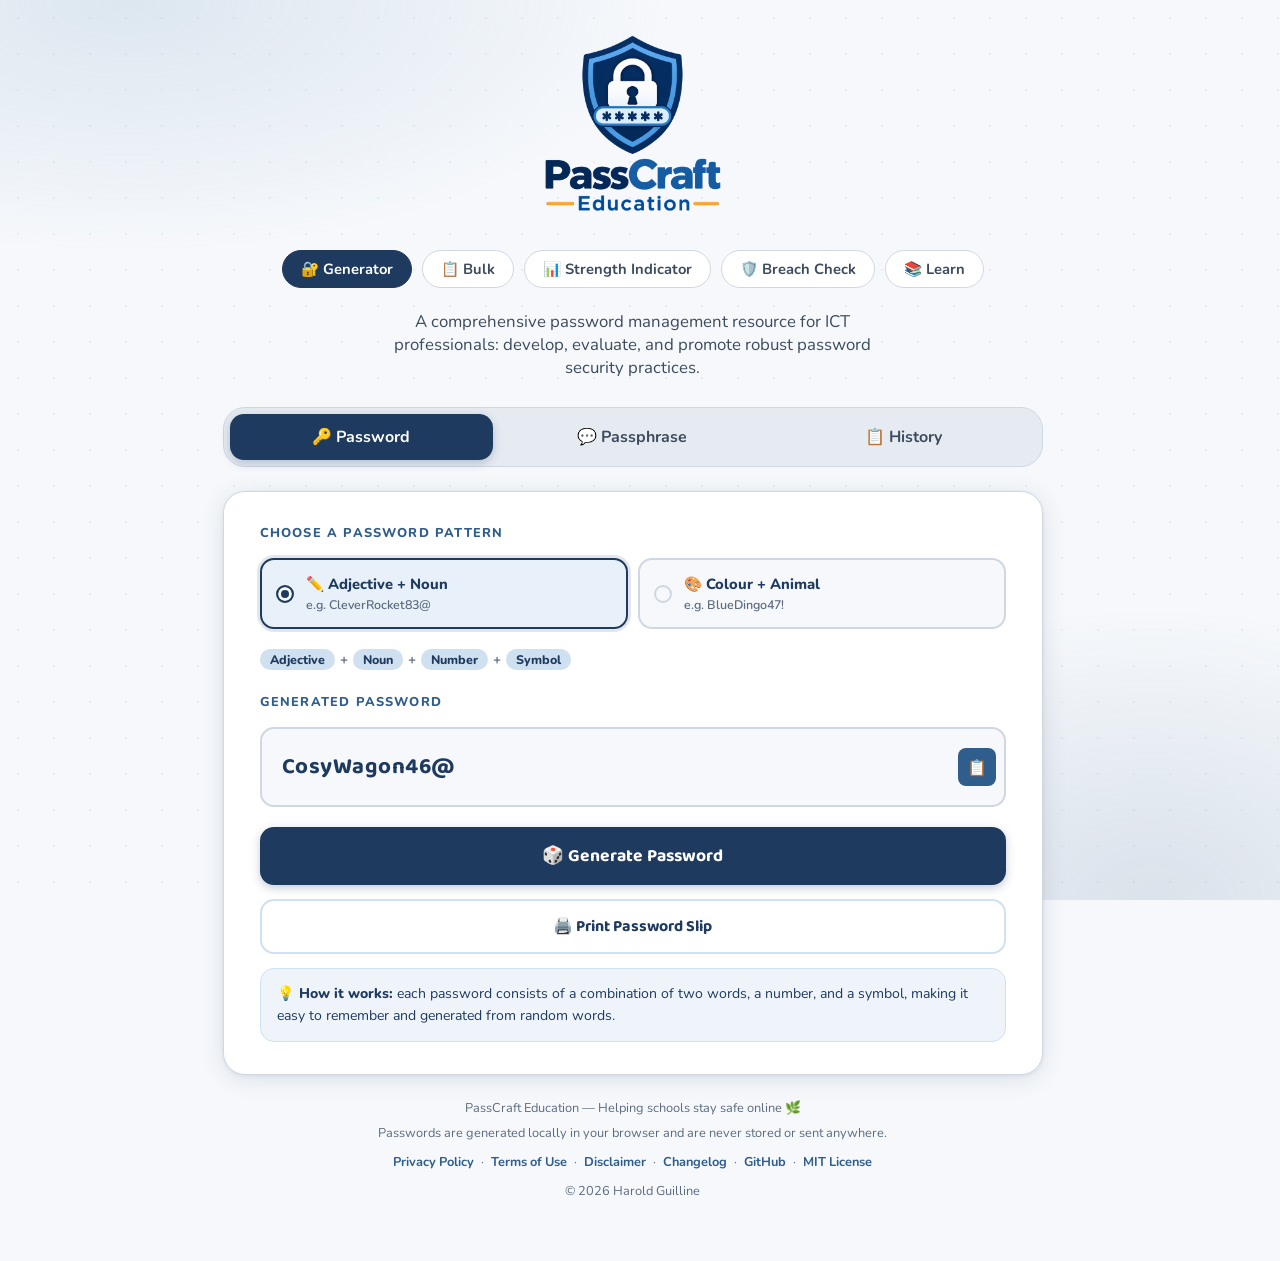
==== commit 080c8592: "PassCraft Education v26.12.0 official release" ====
--- a/index.html
+++ b/index.html
@@ -4,54 +4,51 @@
   <meta charset="UTF-8" />
   <meta name="viewport" content="width=device-width, initial-scale=1.0" />
   <meta name="theme-color" content="#1f3a5f" />
-  <title>PassCraft Education – Strong Passwords for Students</title>
-
-  <!-- Google Fonts -->
-  <link rel="preconnect" href="https://fonts.googleapis.com" />
-  <link rel="preconnect" href="https://fonts.gstatic.com" crossorigin />
-  <link href="https://fonts.googleapis.com/css2?family=Nunito:wght@400;600;700;800;900&family=Baloo+2:wght@400;600;700;800&display=swap" rel="stylesheet" />
+  <meta name="description" content="A password toolkit for school ICT support staff: memorable passwords and passphrases, bulk account passwords, strength and breach checks, plus learning material for students and teachers." />
+  <title>PassCraft Education – Stronger Password Habits for Schools</title>
 
   <!-- PWA Manifest -->
   <link rel="manifest" href="manifest.json" />
 
   <!-- Favicons -->
-  <link rel="icon" type="image/x-icon" href="images/favicons/favicon.ico" />
-  <link rel="icon" type="image/png" sizes="16x16" href="images/favicons/favicon-16x16.png" />
-  <link rel="icon" type="image/png" sizes="32x32" href="images/favicons/favicon-32x32.png" />
-  <link rel="apple-touch-icon" sizes="180x180" href="images/favicons/apple-touch-icon.png" />
-  <link rel="icon" type="image/png" sizes="192x192" href="images/favicons/android-chrome-192x192.png" />
-  <link rel="icon" type="image/png" sizes="512x512" href="images/favicons/android-chrome-512x512.png" />
+  <link rel="icon" type="image/x-icon" href="assets/images/favicons/favicon.ico" />
+  <link rel="icon" type="image/png" sizes="16x16" href="assets/images/favicons/favicon-16x16.png" />
+  <link rel="icon" type="image/png" sizes="32x32" href="assets/images/favicons/favicon-32x32.png" />
+  <link rel="apple-touch-icon" sizes="180x180" href="assets/images/favicons/apple-touch-icon.png" />
+  <link rel="icon" type="image/png" sizes="192x192" href="assets/images/favicons/android-chrome-192x192.png" />
+  <link rel="icon" type="image/png" sizes="512x512" href="assets/images/favicons/android-chrome-512x512.png" />
 
   <!-- Stylesheet -->
   <link rel="stylesheet" href="style.css" />
 </head>
 <body>
 
-<!-- ══ DEVELOPMENT NOTICE ══ -->
-<div class="dev-notice" role="note">
-  <span aria-hidden="true">🚧</span>
-  <strong>Heads up:</strong> the next major release of PassCraft is in development and is expected prior to 2027
-</div>
-
-
 <div class="wrapper">
 
   <!-- ══ HEADER ══ -->
   <header>
-    <img
-      src="images/passcraft-logo.png"
-      alt="PassCraft Education"
-      class="logo-img"
-    />
-    <p>A safe, student-friendly tool for learning how to craft secure credentials for your school accounts.</p>
+    <a href="index.html" class="logo-link" aria-label="PassCraft Education home">
+      <img src="assets/images/logos/passcraft.png" alt="PassCraft Education" class="logo-img" width="200" height="200" />
+    </a>
+    <h1 class="visually-hidden">PassCraft Education: password and passphrase generator</h1>
   </header>
 
+  <!-- ══ SITE NAV (fixed position: nothing above it changes height) ══ -->
+  <nav class="site-nav" aria-label="Site">
+    <a href="index.html" class="site-nav-link active" aria-current="page">🔐 Generator</a>
+    <a href="bulk.html" class="site-nav-link">📋 Bulk</a>
+    <a href="strength-indicator.html" class="site-nav-link">📊 Strength Indicator</a>
+    <a href="breach-check.html" class="site-nav-link">🛡️ Breach Check</a>
+    <a href="learn.html" class="site-nav-link">📚 Learn</a>
+  </nav>
+
+  <p class="page-intro">A comprehensive password management resource for ICT professionals: develop, evaluate, and promote robust password security practices.</p>
+
   <!-- ══ TAB BAR ══ -->
-  <div class="tab-bar" role="tablist">
-    <button class="tab-btn active" onclick="switchTab('password', this)"    role="tab">🔑 Password</button>
-    <button class="tab-btn"        onclick="switchTab('passphrase', this)"  role="tab">💬 Passphrase</button>
-    <button class="tab-btn"        onclick="switchTab('history', this)"     role="tab">📋 History</button>
-    <button class="tab-btn"        onclick="switchTab('learn', this)"       role="tab">📚 Learn</button>
+  <div class="tab-bar" role="tablist" aria-label="Generator mode">
+    <button class="tab-btn active" id="tab-password"   data-tab="password"   role="tab" aria-selected="true"  aria-controls="panel-password"   tabindex="0">🔑 Password</button>
+    <button class="tab-btn"        id="tab-passphrase" data-tab="passphrase" role="tab" aria-selected="false" aria-controls="panel-passphrase" tabindex="-1">💬 Passphrase</button>
+    <button class="tab-btn"        id="tab-history"    data-tab="history"    role="tab" aria-selected="false" aria-controls="panel-history"    tabindex="-1">📋 History</button>
   </div>
 
   <!-- ══ MAIN CARD ══ -->
@@ -60,12 +57,12 @@
     <!-- ══════════════════════════════════════
          PASSWORD PANEL
     ═══════════════════════════════════════ -->
-    <div class="panel active" id="panel-password">
+    <div class="panel active" id="panel-password" role="tabpanel" aria-labelledby="tab-password">
 
       <div class="section-label">Choose a Password Pattern</div>
 
       <!--
-        Four pattern cards — one per required formula.
+        Two pattern cards — one per formula.
         Selecting a card picks the matching word banks.
         All patterns always append:  Number + Special Character
       -->
@@ -93,34 +90,21 @@
       <div class="section-label" style="margin-top: 20px;">Generated Password</div>
 
       <div class="output-wrap">
-        <div class="output-box" id="pw-output">Select a pattern above, then click Generate ✨</div>
-        <button class="copy-btn" onclick="copyText('pw-output')" title="Copy password">📋</button>
-      </div>
-
-      <!-- Strength meter -->
-      <div class="strength-row">
-        <div class="strength-bars">
-          <div class="bar" id="bar1"></div>
-          <div class="bar" id="bar2"></div>
-          <div class="bar" id="bar3"></div>
-          <div class="bar" id="bar4"></div>
-          <div class="bar" id="bar5"></div>
-        </div>
-        <div class="strength-label" id="strength-label" style="color: var(--text-light)">–</div>
-      </div>
-
-      <button class="generate-btn" onclick="generatePassword()">
+        <div class="output-box" id="pw-output" aria-live="polite">Select a pattern above, then click Generate ✨</div>
+        <button class="copy-btn" type="button" data-copy="pw-output" title="Copy password" aria-label="Copy password">📋</button>
+      </div>
+
+      <button class="generate-btn" type="button" id="btn-generate-password">
         🎲 Generate Password
       </button>
 
-      <button class="print-btn" onclick="printPassword('pw-output')">
+      <button class="print-btn" type="button" data-print="pw-output">
         🖨️ Print Password Slip
       </button>
 
       <div class="tip-box">
-        <strong>💡 How it works:</strong> Every password follows a
-        <em>Word + Word + Number + Symbol</em> formula — easy to remember, but hard to guess.
-        Words are randomly chosen from large lists each time you generate!
+        <strong>💡 How it works:</strong> each password consists of a combination of two words, a number,
+        and a symbol, making it easy to remember and generated from random words.
       </div>
 
     </div><!-- /panel-password -->
@@ -128,34 +112,21 @@
     <!-- ══════════════════════════════════════
          PASSPHRASE PANEL
     ═══════════════════════════════════════ -->
-    <div class="panel" id="panel-passphrase">
+    <div class="panel" id="panel-passphrase" role="tabpanel" aria-labelledby="tab-passphrase">
 
       <div class="section-label">Generated Passphrase</div>
 
       <div class="output-wrap">
-        <div class="output-box" id="pp-output">Click Generate to start ✨</div>
-        <button class="copy-btn" onclick="copyText('pp-output')" title="Copy passphrase">📋</button>
-      </div>
-
-      <!-- Strength meter -->
-      <div class="strength-row">
-        <div class="strength-bars">
-          <div class="bar" id="pp-bar1"></div>
-          <div class="bar" id="pp-bar2"></div>
-          <div class="bar" id="pp-bar3"></div>
-          <div class="bar" id="pp-bar4"></div>
-          <div class="bar" id="pp-bar5"></div>
-        </div>
-        <div class="strength-label" id="pp-strength-label" style="color: var(--text-light)">–</div>
+        <div class="output-box" id="pp-output" aria-live="polite">Click Generate to start ✨</div>
+        <button class="copy-btn" type="button" data-copy="pp-output" title="Copy passphrase" aria-label="Copy passphrase">📋</button>
       </div>
 
       <!-- Number of words slider -->
       <div class="word-count-row control-group">
-        <label>Number of Words</label>
+        <label for="pp-words">Number of Words</label>
         <div class="slider-row">
-          <input type="range" id="pp-words" min="3" max="6" value="3"
-                 oninput="document.getElementById('pp-word-val').textContent = this.value" />
-          <span class="range-val" id="pp-word-val">3</span>
+          <input type="range" id="pp-words" min="3" max="6" value="4" />
+          <span class="range-val" id="pp-word-val" aria-hidden="true">4</span>
         </div>
       </div>
 
@@ -165,15 +136,15 @@
           <label>Separator Style</label>
           <div class="checkbox-group">
             <label class="check-item">
-              <input type="radio" name="sep" id="sep-cap"  value="cap"  checked style="display:none" />
+              <input type="radio" name="sep" id="sep-cap"  value="cap"  checked />
               <span class="check-box" id="sepbox-cap"></span> CapitalWords
             </label>
             <label class="check-item">
-              <input type="radio" name="sep" id="sep-dash" value="dash" style="display:none" />
+              <input type="radio" name="sep" id="sep-dash" value="dash" />
               <span class="check-box" id="sepbox-dash"></span> word-dash
             </label>
             <label class="check-item">
-              <input type="radio" name="sep" id="sep-dot"  value="dot"  style="display:none" />
+              <input type="radio" name="sep" id="sep-dot"  value="dot"  />
               <span class="check-box" id="sepbox-dot"></span> word.dot
             </label>
           </div>
@@ -194,17 +165,18 @@
         </div>
       </div>
 
-      <button class="generate-btn" onclick="generatePassphrase()">
+      <button class="generate-btn" type="button" id="btn-generate-passphrase">
         🌿 Generate Passphrase
       </button>
 
-      <button class="print-btn" onclick="printPassword('pp-output')">
+      <button class="print-btn" type="button" data-print="pp-output">
         🖨️ Print Password Slip
       </button>
 
       <div class="tip-box">
-        <strong>💡 Example:</strong> <em>CoralKoalaStorm83@</em> or <em>clever-mountain-falcon47!</em> —
-        easy to picture, hard to guess! Passphrases chain random words from all categories.
+        <strong>💡 Tip:</strong> including additional words enhances the strength of a passphrase, so it is
+        advisable to use four or more. Ensure that each passphrase is unique to a single account and is
+        kept confidential.
       </div>
 
     </div><!-- /panel-passphrase -->
@@ -212,7 +184,7 @@
     <!-- ══════════════════════════════════════
          HISTORY PANEL
     ═══════════════════════════════════════ -->
-    <div class="panel" id="panel-history">
+    <div class="panel" id="panel-history" role="tabpanel" aria-labelledby="tab-history">
 
       <div class="section-label">Recent Generations</div>
 
@@ -224,90 +196,30 @@
       </div>
 
       <br>
-      <button class="generate-btn" onclick="clearHistory()"
+      <button class="generate-btn" type="button" id="btn-clear-history"
               style="background: var(--text-light); margin-bottom: 0;">
         🗑️ Clear History
       </button>
 
+      <div class="tip-box" style="margin-top: 18px;">
+        <strong>💡 Good to know:</strong> this list is kept only in this browser tab and clears when you
+        close or reload the page. Copy or print a password you want to keep, and keep it
+        somewhere safe and secret.
+      </div>
+
     </div><!-- /panel-history -->
-
-    <!-- ══════════════════════════════════════
-         LEARN PANEL
-    ═══════════════════════════════════════ -->
-    <div class="panel" id="panel-learn">
-
-      <div class="section-label">Password Safety Tips</div>
-
-      <div class="tips-grid">
-
-        <div class="tip-card">
-          <div class="tip-card-icon">🚫</div>
-          <h3>Never Use These</h3>
-          <p>These are the most commonly guessed passwords — avoid them completely!</p>
-          <div class="bad-list">
-            <span class="bad-tag">password</span>
-            <span class="bad-tag">123456</span>
-            <span class="bad-tag">qwerty</span>
-            <span class="bad-tag">abc123</span>
-            <span class="bad-tag">monkey</span>
-            <span class="bad-tag">letmein</span>
-            <span class="bad-tag">iloveyou</span>
-            <span class="bad-tag">admin</span>
-          </div>
-        </div>
-
-        <div class="tip-card">
-          <div class="tip-card-icon">✅</div>
-          <h3>Great Examples</h3>
-          <p>Memorable, colourful, and secure — passwords and a passphrase to inspire you!</p>
-          <div class="bad-list">
-            <span class="good-tag">CleverRocket83@</span>
-            <span class="good-tag">BlueDingo47!</span>
-            <span class="good-tag">CoralFalcon29$</span>
-          </div>
-        </div>
-
-        <div class="tip-card">
-          <div class="tip-card-icon">🔁</div>
-          <h3>Don't Reuse Passwords</h3>
-          <p>If one account gets hacked and you reuse the same password, ALL your accounts are at risk. Use a unique password for each site or app.</p>
-        </div>
-
-        <div class="tip-card">
-          <div class="tip-card-icon">🤫</div>
-          <h3>Keep It Secret</h3>
-          <p>Never share your password — not even with friends! Your teacher or school IT team will <em>never</em> ask for your password.</p>
-        </div>
-
-        <div class="tip-card">
-          <div class="tip-card-icon">📏</div>
-          <h3>Longer = Stronger</h3>
-          <p>Every extra character makes your password exponentially harder to crack. PassCraft's patterns always produce passwords of <strong>12+ characters</strong>.</p>
-        </div>
-
-        <div class="tip-card">
-          <div class="tip-card-icon">🎨</div>
-          <h3>Make It Memorable</h3>
-          <p>The <strong>Colour + Animal</strong> and <strong>Adjective + Noun</strong> patterns create a vivid mental image — like a picture in your head — that's easy to recall later!</p>
-        </div>
-
-      </div><!-- /tips-grid -->
-
-      <div class="tip-box">
-        <strong>🌐 Using PassCraft:</strong> This tool runs entirely in your browser —
-        no passwords are stored, sent, or saved anywhere. It is completely private!
-      </div>
-
-    </div><!-- /panel-learn -->
 
   </div><!-- /card -->
 
   <!-- ══ FOOTER ══ -->
   <footer>
-    <p>PassCraft Education &mdash; Helping students stay safe online 🌿</p>
-    <p style="margin-top: 4px;">All generation happens locally in your browser. Nothing is stored or transmitted.</p>
-    <p style="margin-top: 10px;">&copy; <span id="copyright-year">2026</span> Harold Guilline. All rights reserved.</p>
-    <script>document.getElementById('copyright-year').textContent = new Date().getFullYear();</script>
+    <p class="footer-tagline">PassCraft Education &mdash; Helping schools stay safe online 🌿</p>
+    <p class="footer-note">Passwords are generated locally in your browser and are never stored or sent anywhere.</p>
+    <p class="footer-links"><a href="privacy.html">Privacy Policy</a> &middot; <a href="terms.html">Terms of Use</a> &middot; <a href="disclaimer.html">Disclaimer</a> &middot; <a href="changelog.html">Changelog</a> &middot; <a href="https://github.com/guilliharold/passcraft-education/" target="_blank" rel="noopener noreferrer">GitHub</a> &middot; <a href="license.html">MIT License</a></p>
+    <p class="footer-legal">
+      &copy; <span id="copyright-year">2026</span>
+      Harold Guilline
+    </p>
   </footer>
 
 <!-- ══ PRINT SLIP (hidden, print-only) ══ -->
@@ -338,11 +250,11 @@
     <hr style="border:none;border-top:1.5px solid #cfd7e3;margin-bottom:22px;" />
 
     <p style="font-size:.85rem;font-weight:700;color:#5c6b80;letter-spacing:1px;text-transform:uppercase;margin-bottom:10px;">
-      Password Change Notice
+      New Password Slip
     </p>
 
     <p style="font-size:1rem;color:#3c4b5e;line-height:1.65;margin-bottom:20px;">
-      Your password has been changed to:
+      Your new password or passphrase is:
     </p>
 
     <div style="
@@ -359,10 +271,17 @@
       margin-bottom:22px;
     " id="print-pw-display"></div>
 
+    <p style="font-size:.85rem;color:#3c4b5e;text-align:left;margin-bottom:6px;">
+      Account or website <span style="color:#5c6b80;">(optional, write it in by hand)</span>:
+    </p>
+    <div style="border-bottom:1.5px solid #5c6b80;height:28px;margin-bottom:22px;"></div>
+
     <p style="font-size:.82rem;color:#5c6b80;line-height:1.6;margin-bottom:18px;">
       Keep this slip somewhere safe and secret.<br>
       <strong style="color:#1f3a5f;">Do not share your password</strong> with anyone,<br>
-      including teachers or friends.
+      including teachers or friends.<br>
+      When you no longer need this slip, <strong style="color:#1f3a5f;">destroy it securely</strong>
+      (for example, shred it).
     </p>
 
     <hr style="border:none;border-top:1.5px solid #cfd7e3;margin-bottom:14px;" />
@@ -376,9 +295,11 @@
 </div><!-- /wrapper -->
 
 <!-- Toast notification -->
-<div class="toast" id="toast">Copied to clipboard! ✓</div>
+<div class="toast" id="toast" role="status" aria-live="polite">Copied to clipboard! ✓</div>
 
 <!-- Main script -->
+<script src="site.js"></script>
+<script src="shared.js"></script>
 <script src="script.js"></script>
 
 </body>
--- a/style.css
+++ b/style.css
@@ -3,17 +3,33 @@
    style.css
 ═══════════════════════════════════════════════ */
 
+/* ── SELF-HOSTED FONTS ──
+   Nunito and Baloo 2 are served from assets/fonts/, so no request goes to Google.
+   Both are licensed under the SIL Open Font License (see the OFL.txt in each folder).
+   Only the weights the site uses are declared. Latin subset. */
+@font-face { font-family: 'Nunito'; font-style: normal; font-weight: 400; font-display: swap;
+  src: url('assets/fonts/nunito/nunito-v32-latin-regular.woff2') format('woff2'); }
+@font-face { font-family: 'Nunito'; font-style: normal; font-weight: 600; font-display: swap;
+  src: url('assets/fonts/nunito/nunito-v32-latin-600.woff2') format('woff2'); }
+@font-face { font-family: 'Nunito'; font-style: normal; font-weight: 700; font-display: swap;
+  src: url('assets/fonts/nunito/nunito-v32-latin-700.woff2') format('woff2'); }
+@font-face { font-family: 'Nunito'; font-style: normal; font-weight: 800; font-display: swap;
+  src: url('assets/fonts/nunito/nunito-v32-latin-800.woff2') format('woff2'); }
+@font-face { font-family: 'Baloo 2'; font-style: normal; font-weight: 700; font-display: swap;
+  src: url('assets/fonts/baloo-2/baloo-2-v23-latin-700.woff2') format('woff2'); }
+@font-face { font-family: 'Baloo 2'; font-style: normal; font-weight: 800; font-display: swap;
+  src: url('assets/fonts/baloo-2/baloo-2-v23-latin-800.woff2') format('woff2'); }
+
 /* ── DESIGN TOKENS ── */
 :root {
-  --green-dark:   #1f3a5f;
-  --green-mid:    #2f5d8c;
-  --green-light:  #6b9ac4;
-  --green-pale:   #cfe0f1;
+  --navy:         #1f3a5f;
+  --blue:         #2f5d8c;
+  --sky:          #6b9ac4;
+  --ice:          #cfe0f1;
   --cream:        #f6f8fb;
   --cream-dark:   #e6ebf2;
   --cream-border: #cfd7e3;
   --amber:        #e8a33d;
-  --amber-dark:   #b67d1e;
   --text-dark:    #16202c;
   --text-mid:     #3c4b5e;
   --text-light:   #5c6b80;
@@ -27,7 +43,20 @@
   --shadow-btn:  0 3px 10px rgba(31,58,95,.25);
 }
 
+html { scrollbar-gutter: stable; }   /* stops the page shifting sideways when a scrollbar appears */
+
 *, *::before, *::after { box-sizing: border-box; margin: 0; padding: 0; }
+
+/* Text for screen readers only (used for page <h1>s and hidden form controls) */
+.visually-hidden {
+  position: absolute !important;
+  width: 1px; height: 1px;
+  margin: -1px; padding: 0;
+  overflow: hidden;
+  clip: rect(0 0 0 0);
+  white-space: nowrap;
+  border: 0;
+}
 
 body {
   font-family: 'Nunito', sans-serif;
@@ -69,11 +98,15 @@
   padding: 0 20px 60px;
 }
 
-/* ── HEADER ── */
+/* ── HEADER ──
+   Only the logo lives in the header, and it has a fixed size, so the
+   navigation bar below it sits in exactly the same place on every page. */
 header {
   text-align: center;
-  padding: 32px 0 16px;
-}
+  padding: 32px 0 0;
+}
+
+.logo-link { display: block; width: 200px; margin-inline: auto; }
 
 .logo-img {
   width: 200px;
@@ -82,33 +115,16 @@
   margin-bottom: 0;
   display: block;
   margin-inline: auto;
-  animation: slideDown .6s cubic-bezier(.34,1.56,.64,1) both;
-}
-
-header p {
-  margin-top: 6px;
-  margin-bottom: 0;
+}
+
+/* Page tagline: sits BELOW the nav, so its length can't move the nav */
+.page-intro {
+  margin: 22px auto 0;
   font-size: 1.05rem;
   color: var(--text-mid);
   max-width: 520px;
-  margin-inline: auto;
-  animation: slideDown .7s .2s cubic-bezier(.34,1.56,.64,1) both;
-}
-
-header h1 {
-  font-family: 'Baloo 2', sans-serif;
-  font-size: clamp(2rem, 5vw, 3rem);
-  font-weight: 800;
-  color: var(--green-dark);
-  line-height: 1.15;
-  animation: slideDown .7s .1s cubic-bezier(.34,1.56,.64,1) both;
-}
-
-header h1 em {
-  font-style: normal;
-  color: var(--amber-dark);
-}
-
+  text-align: center;
+}
 
 
 /* ── TABS ── */
@@ -120,7 +136,6 @@
   border-radius: var(--radius-lg);
   padding: 6px;
   margin: 28px 0 24px;
-  animation: fadeIn .6s .3s both;
 }
 
 .tab-btn {
@@ -142,14 +157,14 @@
 }
 
 .tab-btn.active {
-  background: var(--green-dark);
+  background: var(--navy);
   color: #fff;
   box-shadow: var(--shadow-btn);
 }
 
 .tab-btn:not(.active):hover {
   background: var(--cream);
-  color: var(--green-dark);
+  color: var(--navy);
 }
 
 /* ── CARD ── */
@@ -159,7 +174,6 @@
   border-radius: var(--radius-lg);
   padding: 32px 36px;
   box-shadow: var(--shadow-card);
-  animation: fadeUp .5s .35s both;
 }
 
 @media (max-width: 520px) { .card { padding: 22px 18px; } }
@@ -169,7 +183,7 @@
   font-weight: 800;
   letter-spacing: 1.2px;
   text-transform: uppercase;
-  color: var(--green-mid);
+  color: var(--blue);
   margin-bottom: 16px;
 }
 
@@ -187,7 +201,7 @@
   font-family: 'Baloo 2', sans-serif;
   font-size: clamp(1.1rem, 3vw, 1.4rem);
   font-weight: 700;
-  color: var(--green-dark);
+  color: var(--navy);
   word-break: break-all;
   min-height: 72px;
   display: flex;
@@ -205,7 +219,7 @@
   right: 10px;
   top: 50%;
   transform: translateY(-50%);
-  background: var(--green-mid);
+  background: var(--blue);
   color: #fff;
   border: none;
   border-radius: var(--radius-sm);
@@ -216,7 +230,7 @@
   transition: background .2s, transform .15s;
 }
 
-.copy-btn:hover { background: var(--green-dark); }
+.copy-btn:hover { background: var(--navy); }
 .copy-btn:active { transform: translateY(-50%) scale(.9); }
 
 /* ── STRENGTH METER ── */
@@ -286,7 +300,7 @@
   -webkit-appearance: none;
   width: 20px; height: 20px;
   border-radius: 50%;
-  background: var(--green-dark);
+  background: var(--navy);
   box-shadow: 0 2px 6px rgba(31,58,95,.4);
   cursor: pointer;
   transition: transform .15s;
@@ -296,7 +310,7 @@
 
 .range-val {
   font-weight: 800;
-  color: var(--green-dark);
+  color: var(--navy);
   min-width: 28px;
   text-align: center;
 }
@@ -319,7 +333,19 @@
   user-select: none;
 }
 
-.check-item input[type=checkbox] { display: none; }
+/* Native inputs stay in the tab order; the custom box shows their state */
+.check-item input[type=checkbox],
+.check-item input[type=radio] {
+  position: absolute;
+  width: 1px; height: 1px;
+  opacity: 0;
+  pointer-events: none;
+}
+
+.check-item input:focus-visible + .check-box {
+  outline: 3px solid var(--amber);
+  outline-offset: 2px;
+}
 
 .check-box {
   width: 20px; height: 20px;
@@ -333,8 +359,8 @@
 }
 
 .check-item input:checked + .check-box {
-  background: var(--green-dark);
-  border-color: var(--green-dark);
+  background: var(--navy);
+  border-color: var(--navy);
   color: #fff;
 }
 
@@ -342,7 +368,7 @@
 .generate-btn {
   width: 100%;
   padding: 15px;
-  background: var(--green-dark);
+  background: var(--navy);
   color: #fff;
   border: none;
   border-radius: var(--radius-md);
@@ -360,7 +386,7 @@
 }
 
 .generate-btn:hover {
-  background: var(--green-mid);
+  background: var(--blue);
   transform: translateY(-2px);
   box-shadow: 0 6px 18px rgba(31,58,95,.3);
 }
@@ -370,11 +396,11 @@
 /* ── TIP BOX ── */
 .tip-box {
   background: #eef4fa;
-  border: 1.5px solid var(--green-pale);
+  border: 1.5px solid var(--ice);
   border-radius: var(--radius-md);
   padding: 14px 16px;
   font-size: .88rem;
-  color: var(--green-dark);
+  color: var(--navy);
   line-height: 1.55;
 }
 
@@ -424,7 +450,7 @@
   font-family: 'Baloo 2', sans-serif;
   font-weight: 700;
   font-size: .95rem;
-  color: var(--green-dark);
+  color: var(--navy);
   word-break: break-all;
 }
 
@@ -444,9 +470,9 @@
 
 .history-copy:hover,
 .history-print:hover {
-  background: var(--green-dark);
+  background: var(--navy);
   color: #fff;
-  border-color: var(--green-dark);
+  border-color: var(--navy);
 }
 
 .history-print {
@@ -487,7 +513,7 @@
 .tip-card h3 {
   font-size: .97rem;
   font-weight: 800;
-  color: var(--green-dark);
+  color: var(--navy);
   margin-bottom: 5px;
 }
 
@@ -515,7 +541,7 @@
 
 .good-tag {
   background: #e3edf8;
-  color: var(--green-dark);
+  color: var(--navy);
   border-radius: 99px;
   padding: 3px 12px;
   font-size: .82rem;
@@ -528,7 +554,7 @@
   bottom: 28px;
   left: 50%;
   transform: translateX(-50%) translateY(80px);
-  background: var(--green-dark);
+  background: var(--navy);
   color: #fff;
   padding: 11px 22px;
   border-radius: 99px;
@@ -547,19 +573,9 @@
 }
 
 /* ── ANIMATIONS ── */
-@keyframes slideDown {
-  from { opacity: 0; transform: translateY(-22px); }
-  to   { opacity: 1; transform: translateY(0); }
-}
-
 @keyframes fadeUp {
   from { opacity: 0; transform: translateY(16px); }
   to   { opacity: 1; transform: translateY(0); }
-}
-
-@keyframes fadeIn {
-  from { opacity: 0; }
-  to   { opacity: 1; }
 }
 
 @keyframes pulse {
@@ -574,17 +590,23 @@
   padding: 24px 0 0;
   font-size: .8rem;
   color: var(--text-light);
-}
-
-footer a { color: var(--green-mid); text-decoration: none; font-weight: 700; }
+  line-height: 1.5;
+}
+
+footer p + p { margin-top: 6px; }
+.footer-legal { margin-top: 10px !important; }
+
+footer a { color: var(--blue); text-decoration: none; font-weight: 700; }
+footer a:hover { text-decoration: underline; }
+footer a:focus-visible { outline: 3px solid var(--amber); outline-offset: 2px; border-radius: 4px; }
 
 /* ── PRINT BUTTON ── */
 .print-btn {
   width: 100%;
   padding: 13px;
   background: transparent;
-  color: var(--green-dark);
-  border: 2px solid var(--green-pale);
+  color: var(--navy);
+  border: 2px solid var(--ice);
   border-radius: var(--radius-md);
   font-family: 'Baloo 2', sans-serif;
   font-size: 1rem;
@@ -600,16 +622,34 @@
 
 .print-btn:hover {
   background: #e8f0f9;
-  border-color: var(--green-mid);
+  border-color: var(--blue);
   transform: translateY(-1px);
 }
 
 .print-btn:active { transform: translateY(0); }
 
-/* ── PRINT LAYOUT ── */
+/* ── PRINT LAYOUT ──
+   Zero page margins ask browsers to leave out their own headers/footers (URL, date, title).
+   Browser support varies, so users may still need to untick "Headers and footers" in the print dialog. */
+@page { margin: 0; }
 @media print {
-  body * { visibility: hidden !important; }
-  #print-slip, #print-slip * { visibility: visible !important; }
+  html, body {
+    height: auto !important;
+    min-height: 0 !important;   /* body has min-height: 100vh, which can force an extra page */
+    margin: 0 !important;
+    padding: 0 !important;
+    overflow: visible !important;
+    background: #fff !important;
+  }
+  body::before, body::after { display: none !important; }
+
+  /* Take everything except the slip out of the layout entirely
+     (visibility:hidden keeps the space, which caused a second page) */
+  .wrapper > :not(#print-slip),
+  .toast { display: none !important; }
+
+  .wrapper { padding: 0 !important; max-width: none !important; }
+
   #print-slip {
     position: fixed !important;
     inset: 0 !important;
@@ -647,18 +687,27 @@
 }
 
 .pattern-card:hover {
-  border-color: var(--green-light);
+  border-color: var(--sky);
   background: #f2f7fc;
 }
 
 .pattern-card.selected {
-  border-color: var(--green-dark);
+  border-color: var(--navy);
   background: #e8f0f9;
   box-shadow: 0 0 0 3px rgba(31,58,95,.12);
 }
 
 .pattern-card input[type=radio] {
-  display: none;
+  position: absolute;
+  width: 1px; height: 1px;
+  opacity: 0;
+  pointer-events: none;
+}
+
+/* Keyboard focus ring: shown when tabbing to a card, not when clicking it */
+.pattern-card:has(input:focus-visible) {
+  outline: 3px solid var(--amber);
+  outline-offset: 2px;
 }
 
 /* Custom radio dot */
@@ -677,15 +726,15 @@
 }
 
 .pattern-card.selected::before {
-  border-color: var(--green-dark);
-  background: var(--green-dark);
+  border-color: var(--navy);
+  background: var(--navy);
   box-shadow: inset 0 0 0 3px var(--cream);
 }
 
 .pattern-card-label {
   font-size: .92rem;
   font-weight: 800;
-  color: var(--green-dark);
+  color: var(--navy);
   margin-bottom: 2px;
 }
 
@@ -706,8 +755,8 @@
 }
 
 .formula-part {
-  background: var(--green-pale);
-  color: var(--green-dark);
+  background: var(--ice);
+  color: var(--navy);
   border-radius: 99px;
   padding: 2px 10px;
   font-size: .78rem;
@@ -721,17 +770,840 @@
   padding: 0 1px;
 }
 
-/* ── DEVELOPMENT NOTICE (top of page) ── */
-.dev-notice {
-  position: relative;
-  z-index: 2;
-  background: var(--green-dark);
+/* ─────────────────────────────────────────────
+   SITE NAV (Generator / Strength Indicator / Learn)
+───────────────────────────────────────────── */
+.site-nav {
+  display: flex;
+  justify-content: center;
+  flex-wrap: wrap;
+  gap: 10px;
+  margin-top: 18px;
+}
+
+.site-nav-link {
+  padding: 8px 18px;
+  border-radius: 99px;
+  border: 1.5px solid var(--cream-border);
+  background: #fff;
+  color: var(--text-mid);
+  font-size: .92rem;
+  font-weight: 700;
+  text-decoration: none;
+  transition: background .2s, color .2s, border-color .2s;
+}
+
+.site-nav-link:hover {
+  border-color: var(--sky);
+  color: var(--navy);
+}
+
+.site-nav-link.active {
+  background: var(--navy);
+  border-color: var(--navy);
   color: #fff;
+}
+
+.site-nav-link:focus-visible,
+.indicator-input:focus-visible,
+.copy-btn:focus-visible,
+.tab-btn:focus-visible,
+.generate-btn:focus-visible,
+.print-btn:focus-visible,
+.history-copy:focus-visible,
+.history-print:focus-visible {
+  outline: 3px solid var(--amber);
+  outline-offset: 2px;
+}
+
+/* ─────────────────────────────────────────────
+   STRENGTH INDICATOR PAGE
+───────────────────────────────────────────── */
+.indicator-input {
+  display: block;
+  width: 100%;
+  min-height: 72px;
+  padding: 20px 64px 20px 20px;
+  background: var(--cream);
+  border: 2px solid var(--cream-border);
+  border-radius: var(--radius-md);
+  font-family: 'Baloo 2', sans-serif;
+  font-size: clamp(1.1rem, 3vw, 1.4rem);
+  font-weight: 700;
+  letter-spacing: .5px;
+  color: var(--navy);
+  transition: border-color .2s, box-shadow .2s;
+}
+
+.indicator-input:focus {
+  outline: none;
+  border-color: var(--blue);
+  box-shadow: 0 0 0 3px rgba(31,58,95,.12);
+}
+
+/* Hide Edge's built-in reveal/clear icons; the page has its own 👁️ button */
+.indicator-input::-ms-reveal { display: none; }
+.indicator-input::-ms-clear  { display: none; }
+
+.field-hint {
+  font-size: .82rem;
+  color: var(--text-light);
+  margin: -8px 0 20px;
+}
+
+.criteria-list {
+  list-style: none;
+  display: grid;
+  grid-template-columns: 1fr 1fr;
+  gap: 8px 14px;
+  margin-bottom: 22px;
+}
+
+@media (max-width: 480px) { .criteria-list { grid-template-columns: 1fr; } }
+
+.criteria-list li {
+  display: flex;
+  align-items: center;
+  gap: 9px;
+  font-size: .9rem;
+  font-weight: 600;
+  color: var(--text-light);
+  transition: color .2s;
+}
+
+.criteria-icon {
+  width: 20px;
+  height: 20px;
+  flex-shrink: 0;
+  border: 2px solid var(--cream-border);
+  border-radius: 50%;
+  background: var(--cream);
+  display: flex;
+  align-items: center;
+  justify-content: center;
+  font-size: .7rem;
+  color: #fff;
+  transition: background .2s, border-color .2s;
+}
+
+.criteria-list li.met { color: var(--text-dark); }
+.criteria-list li.met .criteria-icon {
+  background: var(--navy);
+  border-color: var(--navy);
+}
+
+.crack-box {
+  display: flex;
+  align-items: center;
+  justify-content: space-between;
+  gap: 12px;
+  flex-wrap: wrap;
+  background: var(--cream);
+  border: 1.5px solid var(--cream-border);
+  border-radius: var(--radius-md);
+  padding: 14px 18px;
+  margin-bottom: 8px;
+}
+
+.crack-label {
+  font-size: .85rem;
+  font-weight: 700;
+  color: var(--text-mid);
+}
+
+.crack-value {
+  font-family: 'Baloo 2', sans-serif;
+  font-size: 1.25rem;
+  font-weight: 800;
+  color: var(--navy);
+}
+
+.crack-note {
+  font-size: .76rem;
+  color: var(--text-light);
+  margin-bottom: 22px;
+  line-height: 1.5;
+}
+
+.feedback-list {
+  list-style: none;
+  margin-bottom: 22px;
+}
+
+.feedback-list li {
+  padding: 10px 14px;
+  margin-bottom: 8px;
+  border-left: 4px solid;
+  border-radius: var(--radius-sm);
+  font-size: .88rem;
+  line-height: 1.5;
+  color: var(--text-dark);
+}
+
+.feedback-list li.bad  { background: var(--red-light); border-color: var(--red); }
+.feedback-list li.warn { background: #fdf3e1;          border-color: var(--amber); }
+.feedback-list li.good { background: #e3edf8;          border-color: var(--blue); }
+.feedback-list li.tip  { background: var(--cream);     border-color: var(--sky); }
+
+.link-btn { text-decoration: none; }
+
+.hidden { display: none !important; }
+
+/* Shared form helpers */
+.field-help { font-size: .8rem; color: var(--text-light); margin-top: 6px; line-height: 1.45; }
+
+.generate-btn:disabled { opacity: .65; cursor: progress; transform: none; }
+
+
+/* ─────────────────────────────────────────────
+   REDUCED MOTION
+───────────────────────────────────────────── */
+@media (prefers-reduced-motion: reduce) {
+  *, *::before, *::after {
+    animation-duration: .01ms !important;
+    animation-iteration-count: 1 !important;
+    transition-duration: .01ms !important;
+  }
+}
+
+/* ─────────────────────────────────────────────
+   LEGAL PAGES + FOOTER LINKS
+───────────────────────────────────────────── */
+.footer-links { margin-top: 10px !important; }
+.footer-links a { margin: 0 4px; }
+
+.legal h2 {
+  font-size: 1.02rem;
+  font-weight: 800;
+  color: var(--navy);
+  margin: 22px 0 8px;
+}
+.legal p,
+.legal li {
+  font-size: .92rem;
+  color: var(--text-mid);
+  line-height: 1.65;
+}
+.legal p { margin-bottom: 10px; }
+.legal ul,
+.legal ol { margin: 0 0 10px 22px; }
+.legal li { margin-bottom: 6px; }
+.legal a { color: var(--blue); font-weight: 700; }
+.legal a:focus-visible { outline: 3px solid var(--amber); outline-offset: 2px; border-radius: 4px; }
+.legal-updated { font-size: .82rem !important; color: var(--text-light) !important; margin-bottom: 4px !important; }
+
+/* ─────────────────────────────────────────────
+   EXAMPLE-PASSWORD WARNING (Learn page)
+───────────────────────────────────────────── */
+.tip-card .example-note {
+  margin-top: 10px;
+  font-size: .78rem;
+  font-style: italic;
+  color: var(--text-light);
+}
+.tip-box a { color: var(--blue); font-weight: 800; }
+
+/* ─────────────────────────────────────────────
+   BREACH CHECK PAGE
+───────────────────────────────────────────── */
+.breach-lead {
+  font-size: .92rem;
+  color: var(--text-mid);
+  margin: -6px 0 12px;
+}
+
+.how-it-works { margin-bottom: 20px; }
+
+.how-it-works summary {
+  display: inline-block;
+  cursor: pointer;
+  font-size: .88rem;
+  font-weight: 800;
+  color: var(--blue);
+}
+
+.how-it-works summary:focus-visible {
+  outline: 3px solid var(--amber);
+  outline-offset: 2px;
+  border-radius: 4px;
+}
+
+.how-it-works-body {
+  margin-top: 10px;
+  padding-left: 12px;
+  border-left: 3px solid var(--ice);
+}
+
+.how-it-works-body ol {
+  margin: 0 0 10px 20px;
+}
+
+.how-it-works-body li,
+.how-it-works-body p {
+  font-size: .86rem;
+  color: var(--text-mid);
+  line-height: 1.6;
+}
+
+.how-it-works-body li { margin-bottom: 4px; }
+.how-it-works-body p + p { margin-top: 8px; }
+.how-it-works-body p:last-child { margin-bottom: 0; }
+
+.how-it-works a { color: var(--blue); font-weight: 700; }
+
+.consent-row { margin-bottom: 16px; }
+
+.consent-row .check-item {
+  align-items: flex-start;
+  font-size: .9rem;
+  line-height: 1.5;
+}
+
+.consent-row .check-box { margin-top: 1px; }
+.consent-row .field-help { margin: 4px 0 0 29px; }
+
+.btn-row {
+  display: flex;
+  gap: 10px;
+  margin-bottom: 18px;
+}
+
+.btn-row .generate-btn { flex: 1; margin-bottom: 0; }
+.btn-row .print-btn    { width: auto; margin-bottom: 0; padding: 0 20px; }
+
+#b-check:disabled { cursor: not-allowed; }
+#b-check:disabled:hover {
+  background: var(--navy);
+  box-shadow: var(--shadow-btn);
+}
+
+.cta-card {
+  background: #eef4fa;
+  border: 1.5px solid var(--ice);
+  border-radius: var(--radius-md);
+  padding: 16px;
+  margin-bottom: 18px;
+}
+
+.cta-card p {
+  font-size: .92rem;
+  color: var(--navy);
+  line-height: 1.55;
+  margin-bottom: 12px;
+}
+
+.cta-card .generate-btn { margin-bottom: 0; }
+.cta-card .generate-btn:focus-visible { outline: 3px solid var(--amber); outline-offset: 2px; }
+
+.page-links {
+  font-size: .85rem;
+  color: var(--text-light);
   text-align: center;
-  padding: 10px 20px;
+}
+
+.page-links a { color: var(--blue); font-weight: 700; }
+
+/* Tip box at the bottom of a legal page */
+.legal .tip-box { margin-top: 22px; }
+
+/* ─────────────────────────────────────────────
+   LICENSE PAGE
+───────────────────────────────────────────── */
+.license-text {
+  background: var(--cream);
+  border: 1.5px solid var(--cream-border);
+  border-radius: var(--radius-md);
+  padding: 16px 18px;
+  margin-bottom: 10px;
+}
+.license-text p { font-size: .84rem; line-height: 1.6; margin-bottom: 10px; }
+
+/* ─────────────────────────────────────────────
+   CHANGELOG PAGE
+───────────────────────────────────────────── */
+.changelog-entry {
+  border-left: 3px solid var(--ice);
+  padding-left: 16px;
+  margin-bottom: 26px;
+}
+
+.changelog-entry h2 { margin-top: 0; }
+
+.changelog-meta {
+  font-size: .82rem !important;
+  color: var(--text-light) !important;
+  margin-bottom: 8px !important;
+}
+
+.changelog-status {
+  display: inline-block;
+  background: #e3f4e8;
+  color: #1e6b3a;
+  border-radius: 99px;
+  padding: 2px 10px;
+  margin-left: 6px;
+  font-size: .74rem;
+  font-weight: 800;
+  vertical-align: middle;
+}
+
+.changelog-entry.upcoming { border-left-color: var(--amber); }
+.changelog-entry.upcoming .changelog-status { background: #fdf3e1; color: #8a6f00; }
+
+.changelog-entry h3 {
+  font-size: .9rem;
+  font-weight: 800;
+  color: var(--blue);
+  margin: 14px 0 6px;
+}
+
+.changelog-version {
+  display: inline-block;
+  background: var(--cream);
+  border: 1.5px solid var(--cream-border);
+  border-radius: var(--radius-sm);
+  padding: 1px 8px;
+  margin-right: 6px;
+  font-family: 'Baloo 2', sans-serif;
+  font-size: .85rem;
+  font-weight: 800;
+  color: var(--navy);
+}
+
+/* ─────────────────────────────────────────────
+   LEARN PAGE QUIZ ("Which is stronger?")
+───────────────────────────────────────────── */
+.quiz {
+  background: var(--cream);
+  border: 1.5px solid var(--cream-border);
+  border-radius: var(--radius-md);
+  padding: 22px;
+  margin-bottom: 14px;
+}
+
+.quiz-meta {
+  display: flex;
+  justify-content: space-between;
+  gap: 12px;
+  font-size: .82rem;
+  font-weight: 700;
+  color: var(--text-light);
+  margin-bottom: 10px;
+}
+
+.quiz-question {
+  font-size: 1.1rem;
+  font-weight: 800;
+  color: var(--navy);
+  margin-bottom: 14px;
+}
+
+.quiz-question:focus,
+.quiz-feedback:focus { outline: none; }
+.quiz-question:focus-visible,
+.quiz-feedback:focus-visible { outline: 3px solid var(--amber); outline-offset: 2px; border-radius: 4px; }
+
+.quiz-intro { font-size: .92rem; color: var(--text-mid); line-height: 1.55; margin-bottom: 16px; }
+.quiz-note  { font-size: .8rem; color: var(--text-light); margin-top: -2px; }
+
+.quiz-options {
+  display: grid;
+  grid-template-columns: 1fr 1fr;
+  gap: 12px;
+  margin-bottom: 16px;
+}
+
+@media (max-width: 560px) { .quiz-options { grid-template-columns: 1fr; } }
+
+.quiz-option {
+  display: flex;
+  flex-direction: column;
+  gap: 6px;
+  min-height: 112px;
+  padding: 14px 16px;
+  text-align: left;
+  background: #fff;
+  border: 2px solid var(--cream-border);
+  border-radius: var(--radius-md);
+  font-family: 'Nunito', sans-serif;
+  color: var(--navy);
+  cursor: pointer;
+  transition: border-color .2s, background .2s;
+}
+
+.quiz-option:hover { border-color: var(--sky); }
+.quiz-option:focus-visible { outline: 3px solid var(--amber); outline-offset: 2px; }
+
+.quiz-option-label { font-size: .75rem; font-weight: 800; color: var(--text-light); }
+
+.quiz-pw {
+  font-family: 'Baloo 2', sans-serif;
+  font-size: 1.1rem;
+  font-weight: 700;
+  letter-spacing: .3px;
+  word-break: break-all;
+}
+
+.quiz-tag { font-size: .82rem; font-weight: 800; min-height: 1.2em; }
+
+/* After answering: the words carry the meaning, colour backs them up */
+.quiz-option[aria-disabled="true"] { cursor: default; }
+.quiz-option[aria-disabled="true"]:hover { border-color: var(--cream-border); }
+.quiz-option.is-stronger { border-color: var(--blue); background: #e3edf8; }
+.quiz-option.is-weaker   { background: var(--cream); }
+.quiz-option.is-chosen.is-weaker { border-color: var(--red); background: var(--red-light); }
+.quiz-option.is-chosen { box-shadow: 0 0 0 3px rgba(31,58,95,.12); }
+.quiz-option.is-chosen.is-weaker .quiz-tag { color: var(--red); }
+
+.quiz-feedback {
+  padding: 12px 14px;
+  margin-bottom: 16px;
+  border-left: 4px solid;
+  border-radius: var(--radius-sm);
+  font-size: .9rem;
+  line-height: 1.55;
+  color: var(--text-dark);
+}
+
+.quiz-feedback.good { background: #e3edf8; border-color: var(--blue); }
+.quiz-feedback.bad  { background: #fdf3e1; border-color: var(--amber); }
+
+.quiz .generate-btn:last-child,
+.quiz .print-btn:last-child { margin-bottom: 0; }
+
+/* ─────────────────────────────────────────────
+   LEARN PAGE "REUSE DOMINO" DEMO
+   (remove this block, the #domino markup and the
+   initDomino block in learn.js to take the demo out)
+───────────────────────────────────────────── */
+.domino {
+  background: var(--cream);
+  border: 1.5px solid var(--cream-border);
+  border-radius: var(--radius-md);
+  padding: 22px;
+  margin-bottom: 14px;
+}
+
+.domino-modes {
+  display: flex;
+  flex-wrap: wrap;
+  gap: 8px;
+  margin-bottom: 16px;
+}
+
+.domino-mode {
+  padding: 8px 16px;
+  background: #fff;
+  border: 2px solid var(--cream-border);
+  border-radius: 99px;
+  font-family: 'Nunito', sans-serif;
+  font-size: .88rem;
+  font-weight: 700;
+  color: var(--text-mid);
+  cursor: pointer;
+  transition: background .2s, color .2s, border-color .2s;
+}
+
+.domino-mode:hover { border-color: var(--sky); color: var(--navy); }
+.domino-mode[aria-pressed="true"] { background: var(--navy); border-color: var(--navy); color: #fff; }
+.domino-mode:focus-visible,
+.domino-account:focus-visible { outline: 3px solid var(--amber); outline-offset: 2px; }
+
+.domino-accounts {
+  display: grid;
+  grid-template-columns: repeat(auto-fit, minmax(150px, 1fr));
+  gap: 12px;
+  margin-bottom: 16px;
+}
+
+.domino-account {
+  display: flex;
+  flex-direction: column;
+  gap: 4px;
+  min-height: 132px;   /* room for a two-line password, so no box grows on narrow screens */
+  padding: 12px 14px;
+  text-align: left;
+  background: #fff;
+  border: 2px solid var(--cream-border);
+  border-radius: var(--radius-md);
+  font-family: 'Nunito', sans-serif;
+  color: var(--navy);
+  cursor: pointer;
+  transition: border-color .3s, background .3s;
+}
+
+.domino-account:hover { border-color: var(--sky); }
+
+.domino-icon { font-size: 1.4rem; }
+.domino-name { font-size: .95rem; font-weight: 800; }
+
+.domino-pw {
+  font-family: 'Baloo 2', sans-serif;
+  font-size: .82rem;
+  font-weight: 700;
+  line-height: 1.25;
+  min-height: 2.5em;          /* room for two lines, so a longer password never resizes the boxes */
+  color: var(--text-mid);
+  word-break: break-all;
+}
+
+.domino-tag { margin-top: auto; font-size: .8rem; font-weight: 800; color: var(--text-light); }
+
+/* The tag words carry the meaning, colour backs them up */
+.domino-account.is-leaked,
+.domino-account.is-compromised { border-color: var(--red); background: var(--red-light); }
+.domino-account.is-leaked .domino-tag,
+.domino-account.is-compromised .domino-tag { color: var(--red); }
+
+.domino-account.is-trying { border-color: var(--amber); background: #fdf3e1; }
+.domino-account.is-trying .domino-tag { color: #8a6f00; }
+
+.domino-account.is-safe { border-color: var(--blue); background: #e3edf8; }
+.domino-account.is-safe .domino-tag { color: var(--navy); }
+
+.domino-status {
+  min-height: 3.2em;
+  margin-bottom: 14px;
+  font-size: .9rem;
+  line-height: 1.55;
+  color: var(--text-dark);
+}
+
+.domino .print-btn { margin-bottom: 14px; }
+.domino .quiz-note:last-child { margin: 0; }
+
+/* ─────────────────────────────────────────────
+   LEARN PAGE TIPS (individual dropdowns)
+   Native <details>: no JavaScript needed.
+───────────────────────────────────────────── */
+.tips-list {
+  display: flex;
+  flex-direction: column;
+  gap: 10px;
+  margin-bottom: 14px;
+}
+
+.tip-item {
+  background: var(--cream);
+  border: 1.5px solid var(--cream-border);
+  border-radius: var(--radius-md);
+  transition: border-color .2s, background .2s;
+}
+
+.tip-item[open] { background: #f2f7fc; border-color: var(--sky); }
+
+.tip-item summary {
+  display: flex;
+  align-items: center;
+  gap: 12px;
+  padding: 14px 16px;
+  cursor: pointer;
+  list-style: none;
+  font-size: .97rem;
+  font-weight: 800;
+  color: var(--navy);
+}
+
+.tip-item summary::-webkit-details-marker { display: none; }
+
+.tip-item summary::after {
+  content: '▾';
+  margin-left: auto;
+  color: var(--text-light);
+  transition: transform .2s;
+}
+
+.tip-item[open] summary::after { transform: rotate(180deg); }
+
+.tip-item summary:focus-visible {
+  outline: 3px solid var(--amber);
+  outline-offset: 2px;
+  border-radius: var(--radius-md);
+}
+
+.tip-item-icon { font-size: 1.4rem; line-height: 1; width: 28px; text-align: center; flex-shrink: 0; }
+
+.tip-item-body {
+  padding: 0 16px 16px 56px;   /* 16 summary padding + 28 icon + 12 gap: lines up under the title */
+}
+
+.tip-item-body p {
+  font-size: .88rem;
+  color: var(--text-mid);
+  line-height: 1.55;
+}
+
+.tip-item-body a { color: var(--blue); font-weight: 700; }
+.tip-item-body a:focus-visible { outline: 3px solid var(--amber); outline-offset: 2px; border-radius: 4px; }
+
+@media (max-width: 520px) { .tip-item-body { padding-left: 16px; } }
+
+/* ─────────────────────────────────────────────
+   BULK PASSWORDS PAGE
+───────────────────────────────────────────── */
+.bulk-file {
+  display: block;
+  width: 100%;
+  padding: 12px;
+  background: var(--cream);
+  border: 2px dashed var(--cream-border);
+  border-radius: var(--radius-md);
+  font-family: 'Nunito', sans-serif;
   font-size: .92rem;
-  font-weight: 600;
-  line-height: 1.5;
-}
-
-.dev-notice strong { font-weight: 800; }
+  color: var(--text-mid);
+  cursor: pointer;
+}
+
+.bulk-file:focus-visible { outline: 3px solid var(--amber); outline-offset: 2px; }
+
+.bulk-file::file-selector-button {
+  margin-right: 12px;
+  padding: 8px 16px;
+  background: var(--navy);
+  color: #fff;
+  border: none;
+  border-radius: var(--radius-sm);
+  font-family: 'Nunito', sans-serif;
+  font-weight: 700;
+  cursor: pointer;
+}
+
+.bulk-file + .field-help { margin-bottom: 14px; }
+
+.bulk-sheet-row { margin-bottom: 14px; }
+.bulk-sheet-row label { display: block; font-size: .85rem; font-weight: 700; color: var(--text-mid); margin-bottom: 6px; }
+
+.bulk-select {
+  width: 100%;
+  padding: 10px 12px;
+  background: var(--cream);
+  border: 2px solid var(--cream-border);
+  border-radius: var(--radius-sm);
+  font-family: 'Nunito', sans-serif;
+  font-size: .95rem;
+  color: var(--navy);
+}
+
+.bulk-select:focus-visible { outline: 3px solid var(--amber); outline-offset: 2px; }
+
+.bulk-status { margin-bottom: 18px; }
+.bulk-status:empty { margin: 0; }
+
+#bk-options .domino-modes { margin-bottom: 14px; }
+
+/* The four password styles sit in a tidy 2 x 2 grid of equal-width buttons */
+#bk-formats {
+  display: grid;
+  grid-template-columns: repeat(2, 1fr);
+  gap: 10px;
+}
+
+#bk-formats .domino-mode {
+  display: flex;
+  align-items: center;
+  justify-content: center;
+  gap: 6px;
+  padding: 10px 14px;
+  text-align: center;
+}
+
+@media (max-width: 420px) { #bk-formats { grid-template-columns: 1fr; } }
+#bk-options .consent-row { margin-bottom: 16px; }
+
+.bulk-summary { font-size: .92rem; color: var(--text-mid); margin: -6px 0 12px; line-height: 1.5; }
+
+.bulk-table-wrap {
+  overflow-x: auto;
+  margin-bottom: 14px;
+  border: 1.5px solid var(--cream-border);
+  border-radius: var(--radius-sm);
+}
+
+.bulk-table-wrap:focus-visible { outline: 3px solid var(--amber); outline-offset: 2px; }
+
+.bulk-table { width: 100%; border-collapse: collapse; font-size: .85rem; }
+
+.bulk-table th,
+.bulk-table td {
+  padding: 8px 12px;
+  text-align: left;
+  white-space: nowrap;
+  border-bottom: 1px solid var(--cream-border);
+  color: var(--text-dark);
+}
+
+.bulk-table th { background: var(--cream-dark); color: var(--navy); font-weight: 800; }
+.bulk-table tbody tr:last-child td { border-bottom: none; }
+
+.bulk-table .bulk-pw-col { background: #eef4fa; font-family: 'Baloo 2', sans-serif; font-weight: 700; color: var(--navy); }
+.bulk-table th.bulk-pw-col { background: var(--ice); }
+
+/* Previous / Next controls under the preview table */
+.bulk-pager {
+  display: flex;
+  align-items: center;
+  justify-content: space-between;
+  gap: 10px;
+  margin: -4px 0 14px;
+}
+
+.bulk-pager-info { flex: 1; text-align: center; font-size: .85rem; font-weight: 700; color: var(--text-mid); }
+
+.bulk-pager-btn {
+  padding: 6px 14px;
+  background: transparent;
+  color: var(--navy);
+  border: 2px solid var(--ice);
+  border-radius: var(--radius-sm);
+  font-family: 'Nunito', sans-serif;
+  font-size: .88rem;
+  font-weight: 700;
+  cursor: pointer;
+  transition: background .2s, border-color .2s;
+}
+
+.bulk-pager-btn:hover:not(:disabled) { background: #e8f0f9; border-color: var(--blue); }
+.bulk-pager-btn:focus-visible { outline: 3px solid var(--amber); outline-offset: 2px; }
+.bulk-pager-btn:disabled { opacity: .45; cursor: default; }
+
+@media (max-width: 420px) { .bulk-pager-info { font-size: .78rem; } }
+
+.bulk-warn { background: #fdf3e1; border-color: var(--amber); color: var(--text-dark); margin-bottom: 4px; }
+
+.bulk-alt { text-align: center; margin: -2px 0 16px; }
+
+.bulk-alt-link {
+  background: none;
+  border: none;
+  padding: 4px 6px;
+  font-family: 'Nunito', sans-serif;
+  font-size: .86rem;
+  font-weight: 700;
+  color: var(--blue);
+  text-decoration: underline;
+  cursor: pointer;
+}
+
+.bulk-alt-link:hover { color: var(--navy); }
+.bulk-alt-link:focus-visible { outline: 3px solid var(--amber); outline-offset: 2px; border-radius: 4px; }
+
+/* ─────────────────────────────────────────────
+   TIP BOXES: "Read more" sits at the end of the text
+   site.js hides the extra text and adds the button.
+   Without JavaScript, the full text simply shows.
+───────────────────────────────────────────── */
+.tip-more-btn {
+  display: inline;
+  padding: 0;
+  background: none;
+  border: none;
+  font: inherit;
+  font-weight: 800;
+  color: var(--blue);
+  text-decoration: underline;
+  white-space: nowrap;   /* "Read more" never splits across two lines */
+  cursor: pointer;
+}
+
+.tip-more-btn:hover { color: var(--navy); }
+.tip-more-btn:focus-visible { outline: 3px solid var(--amber); outline-offset: 2px; border-radius: 4px; }
